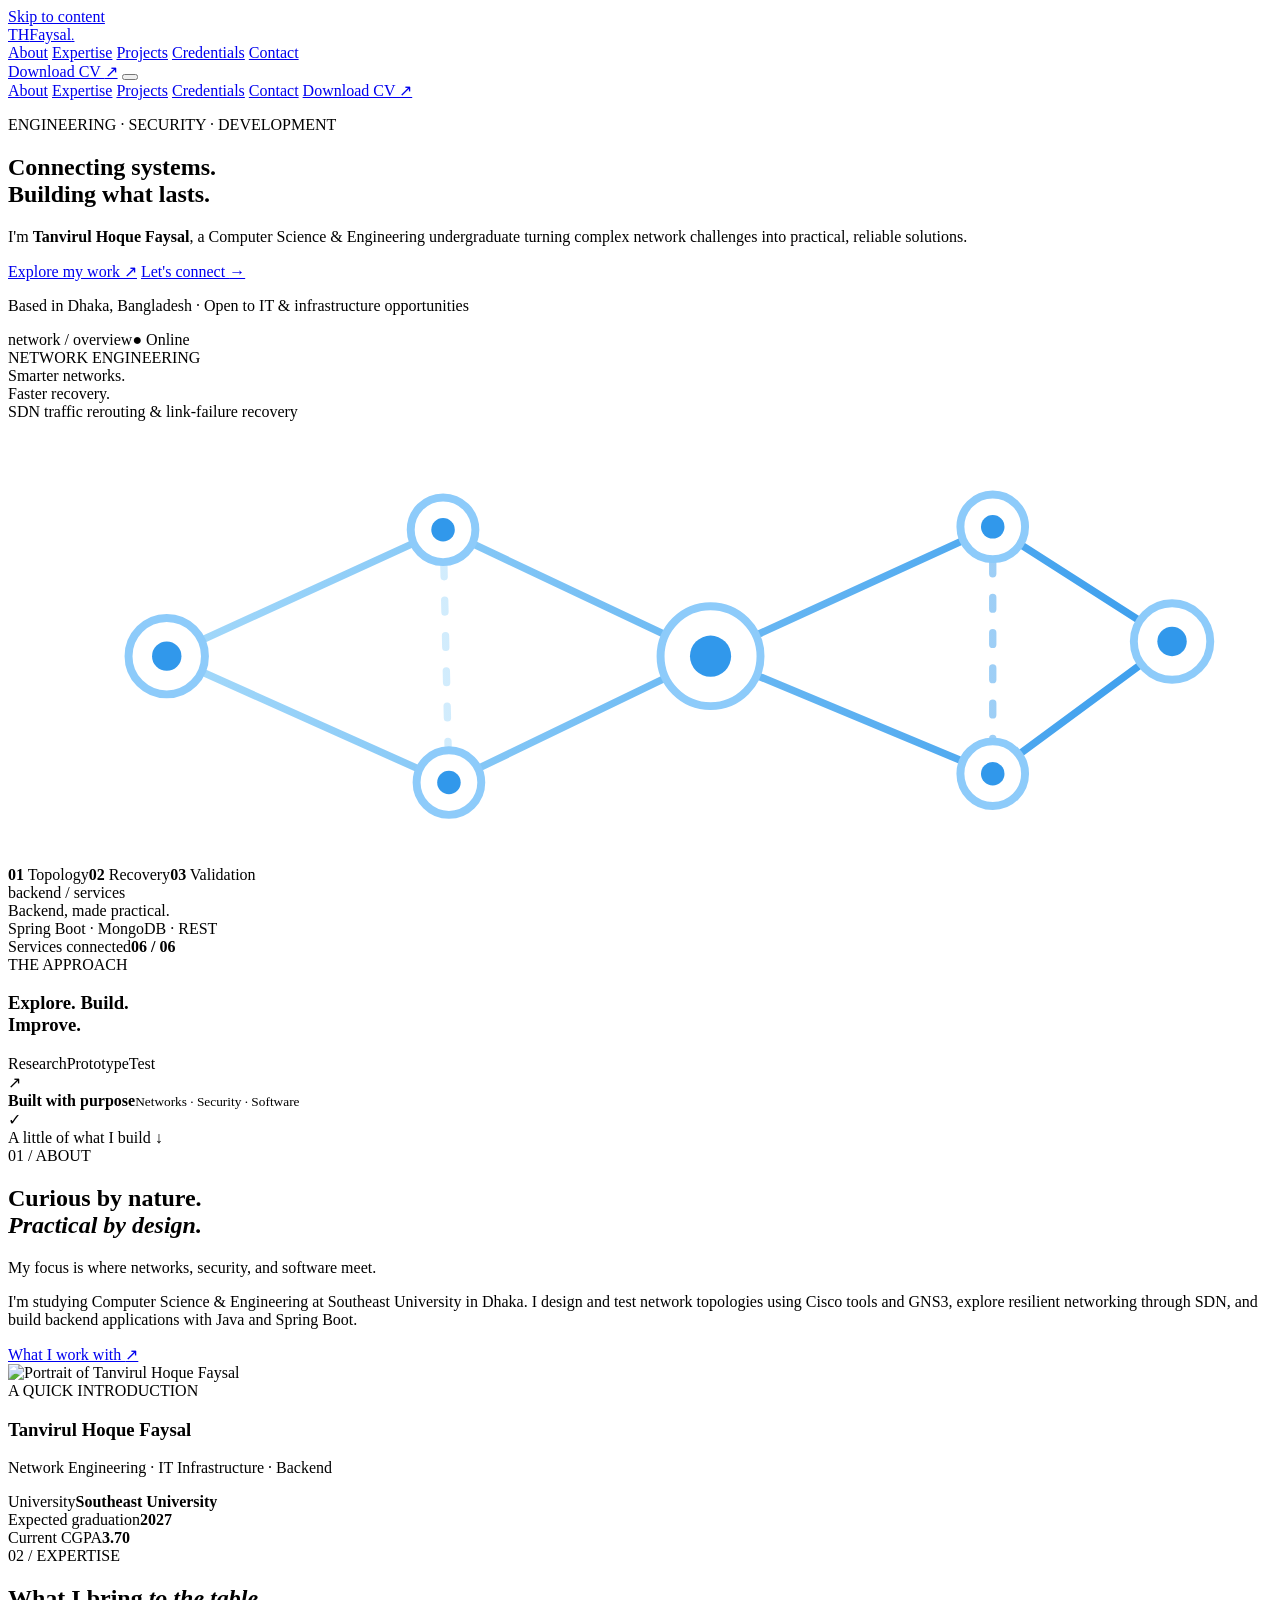
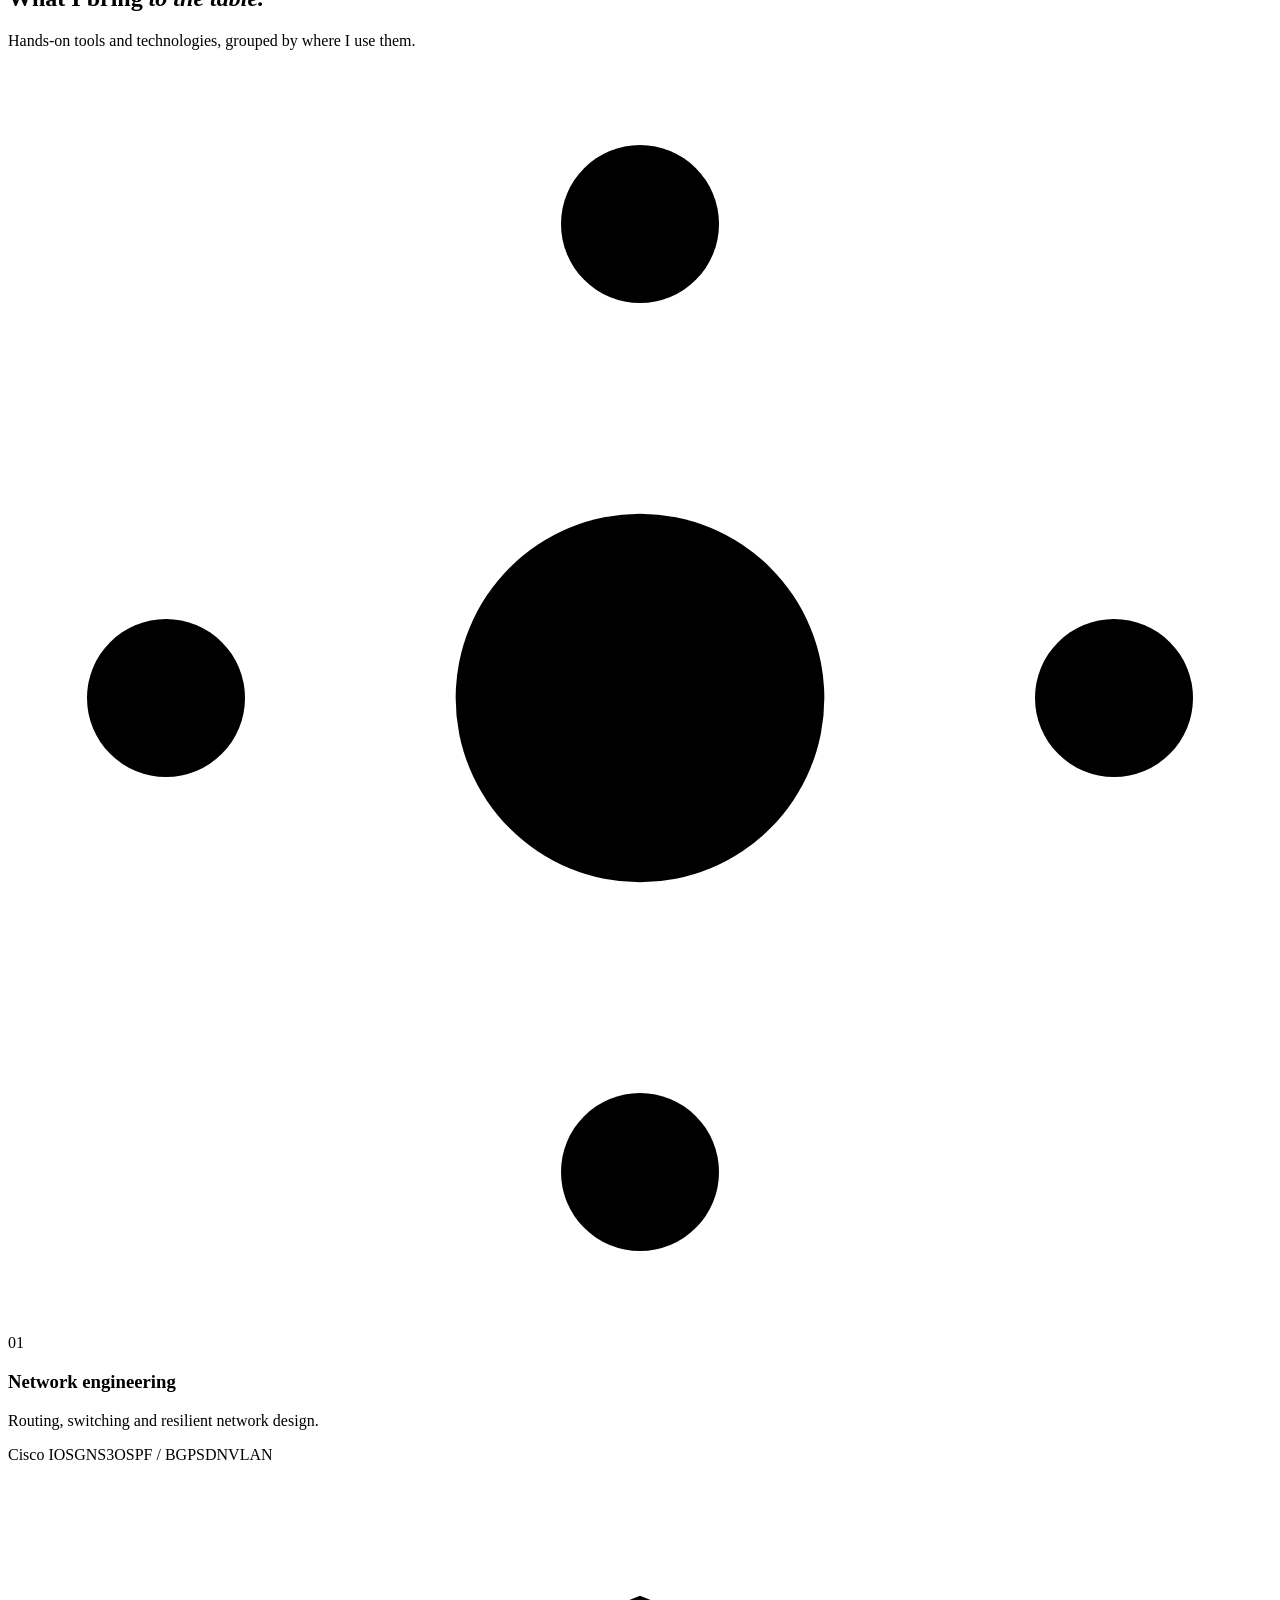
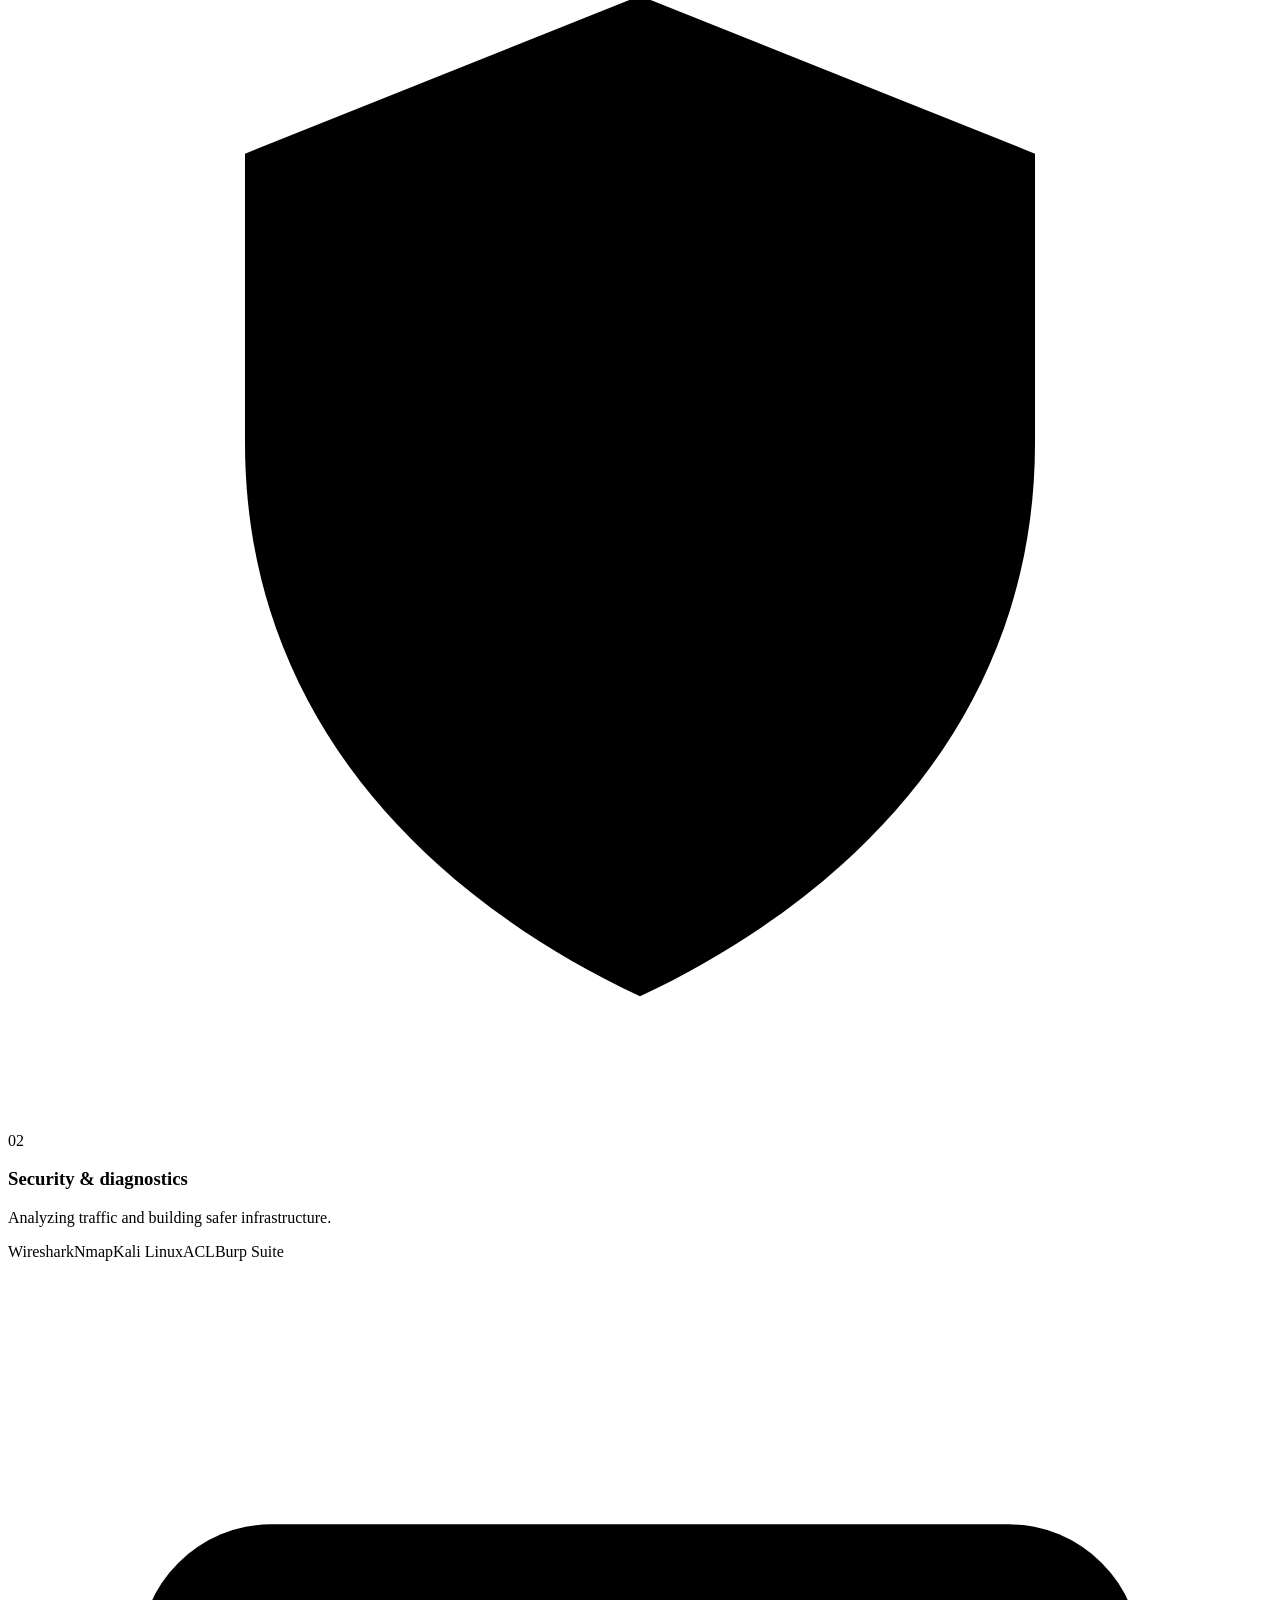
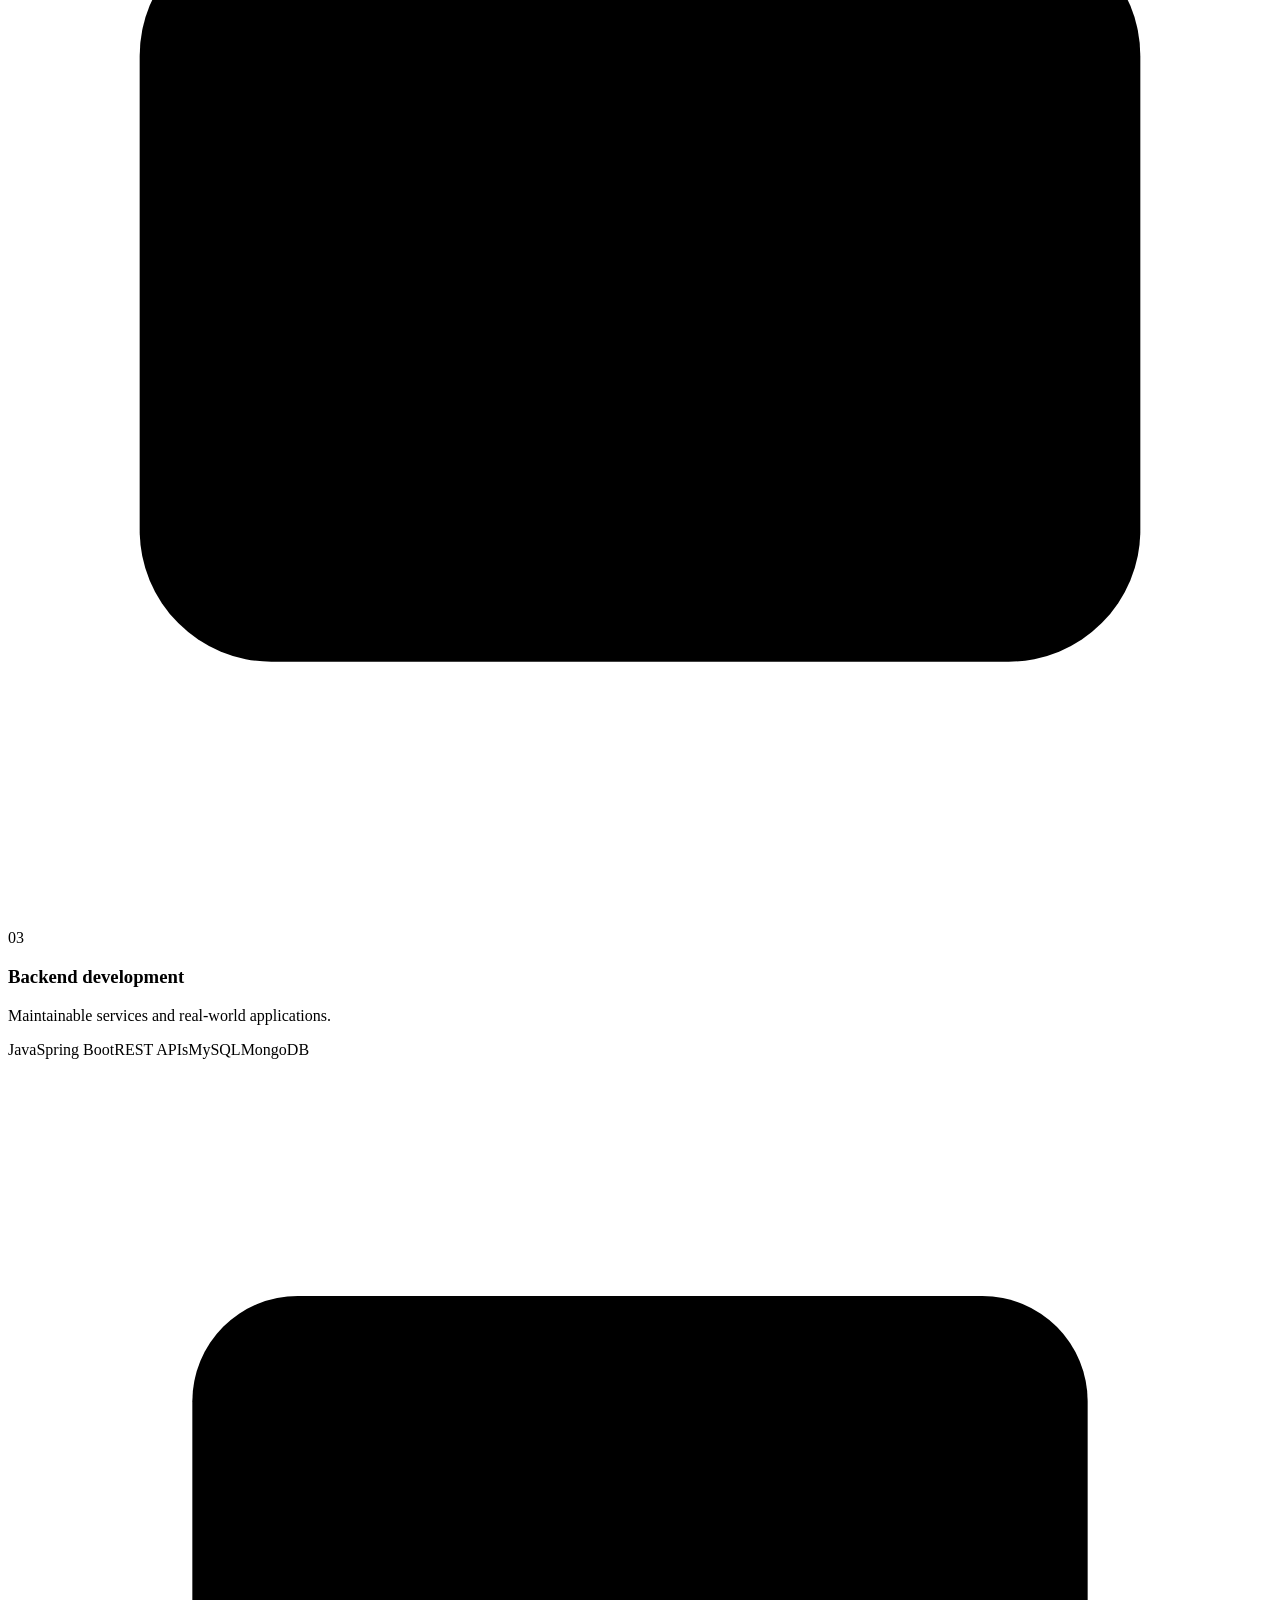
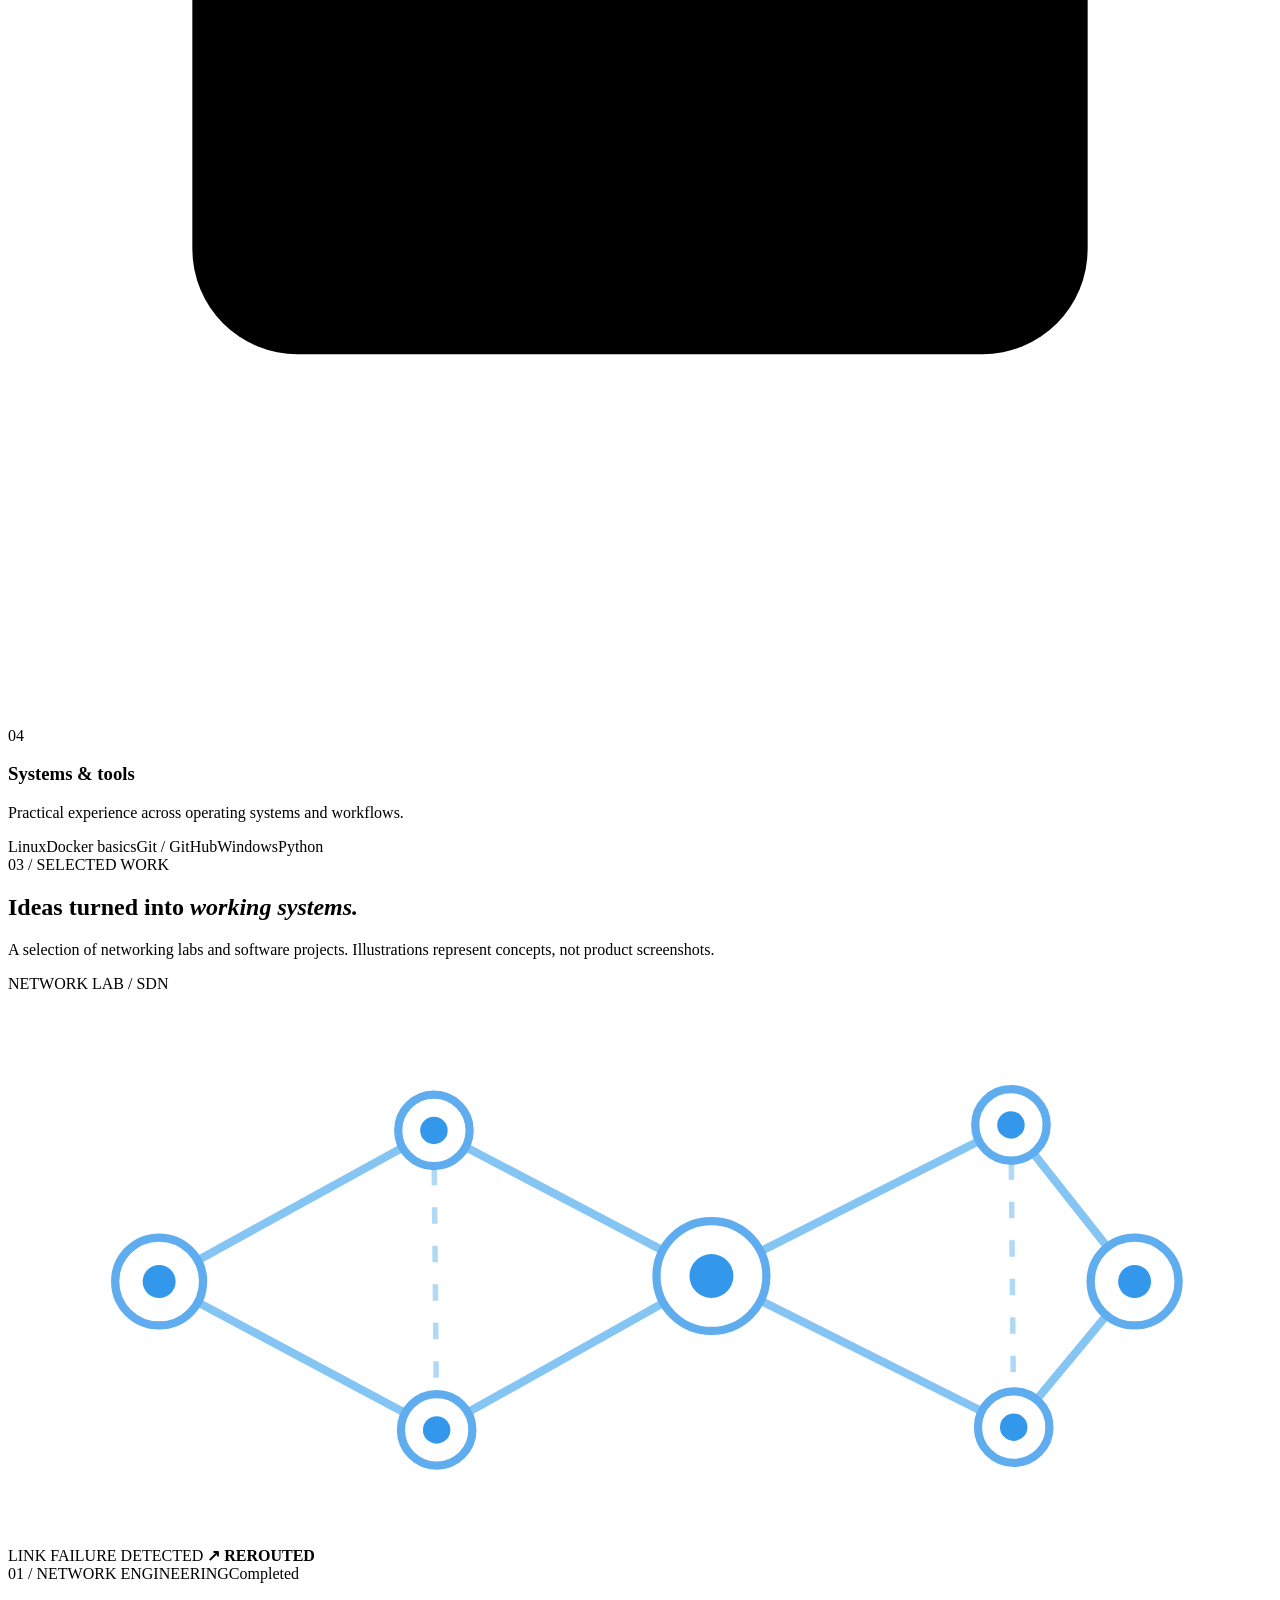
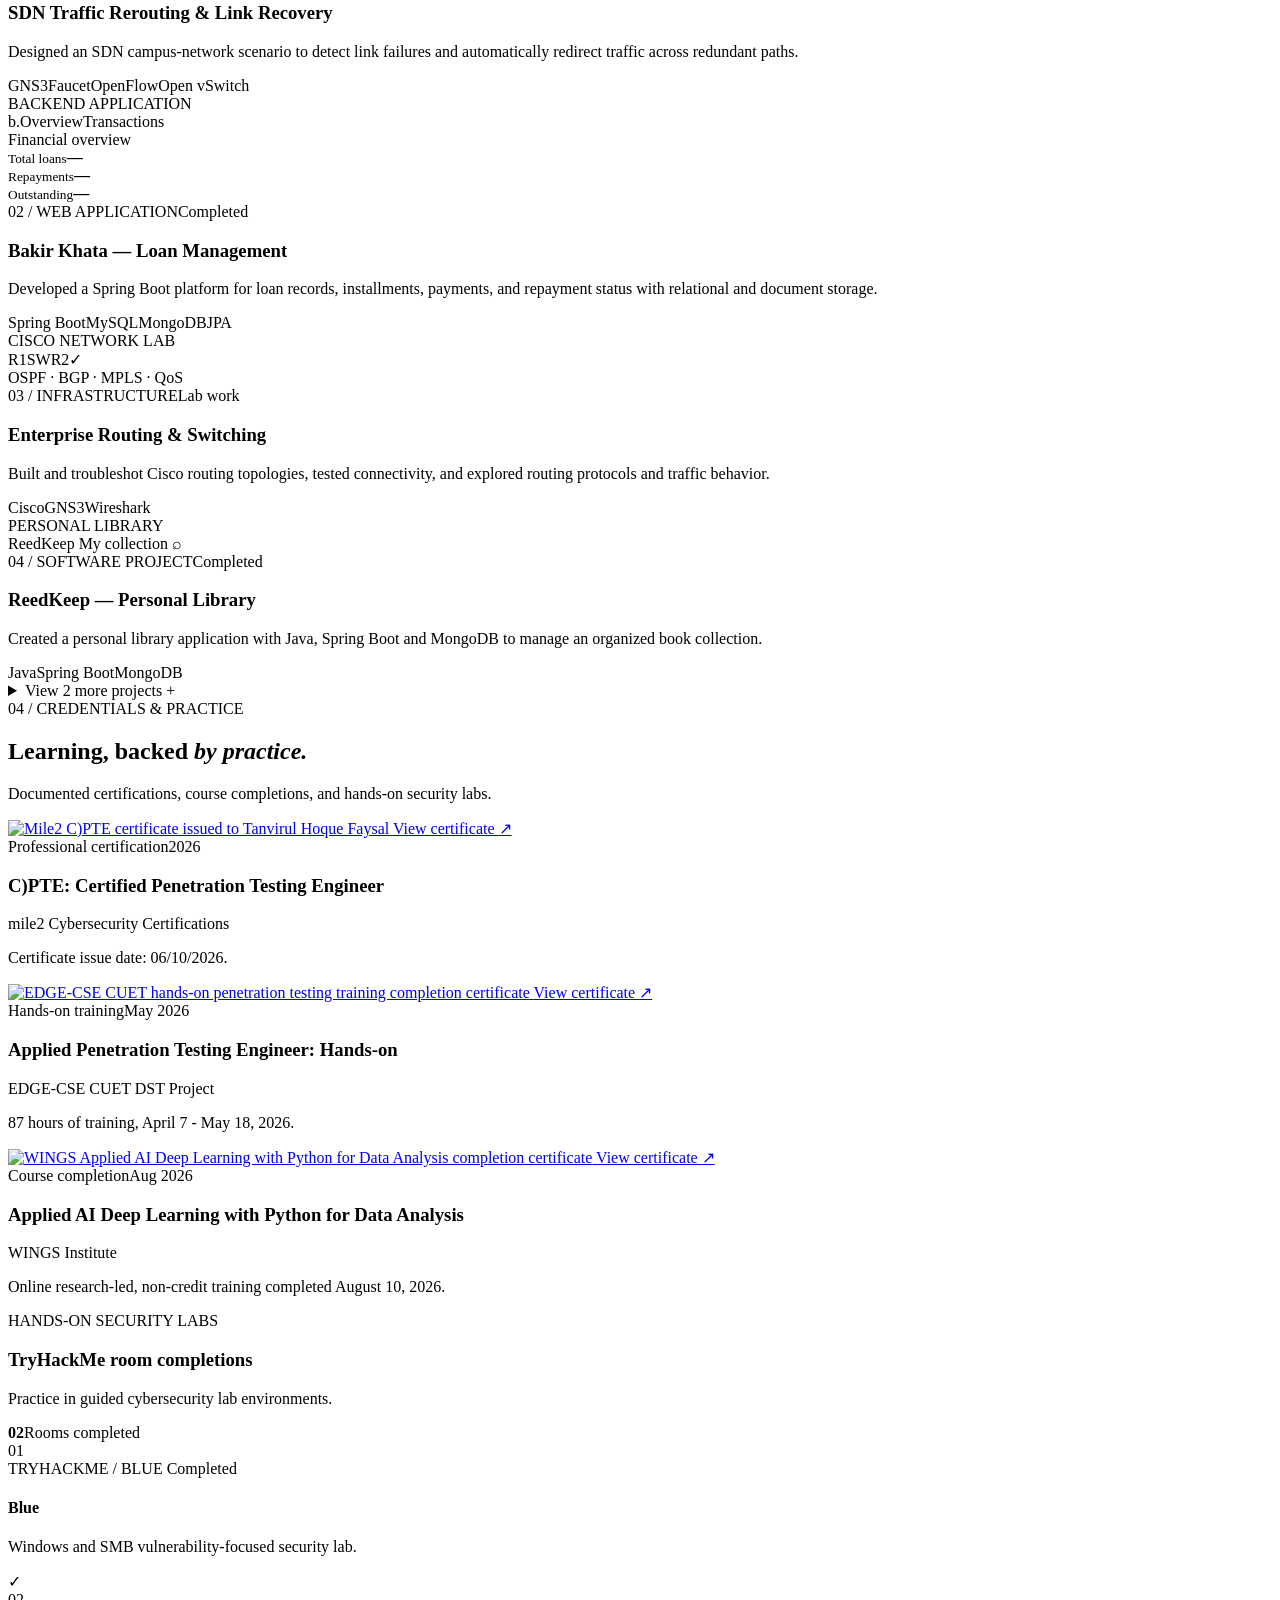
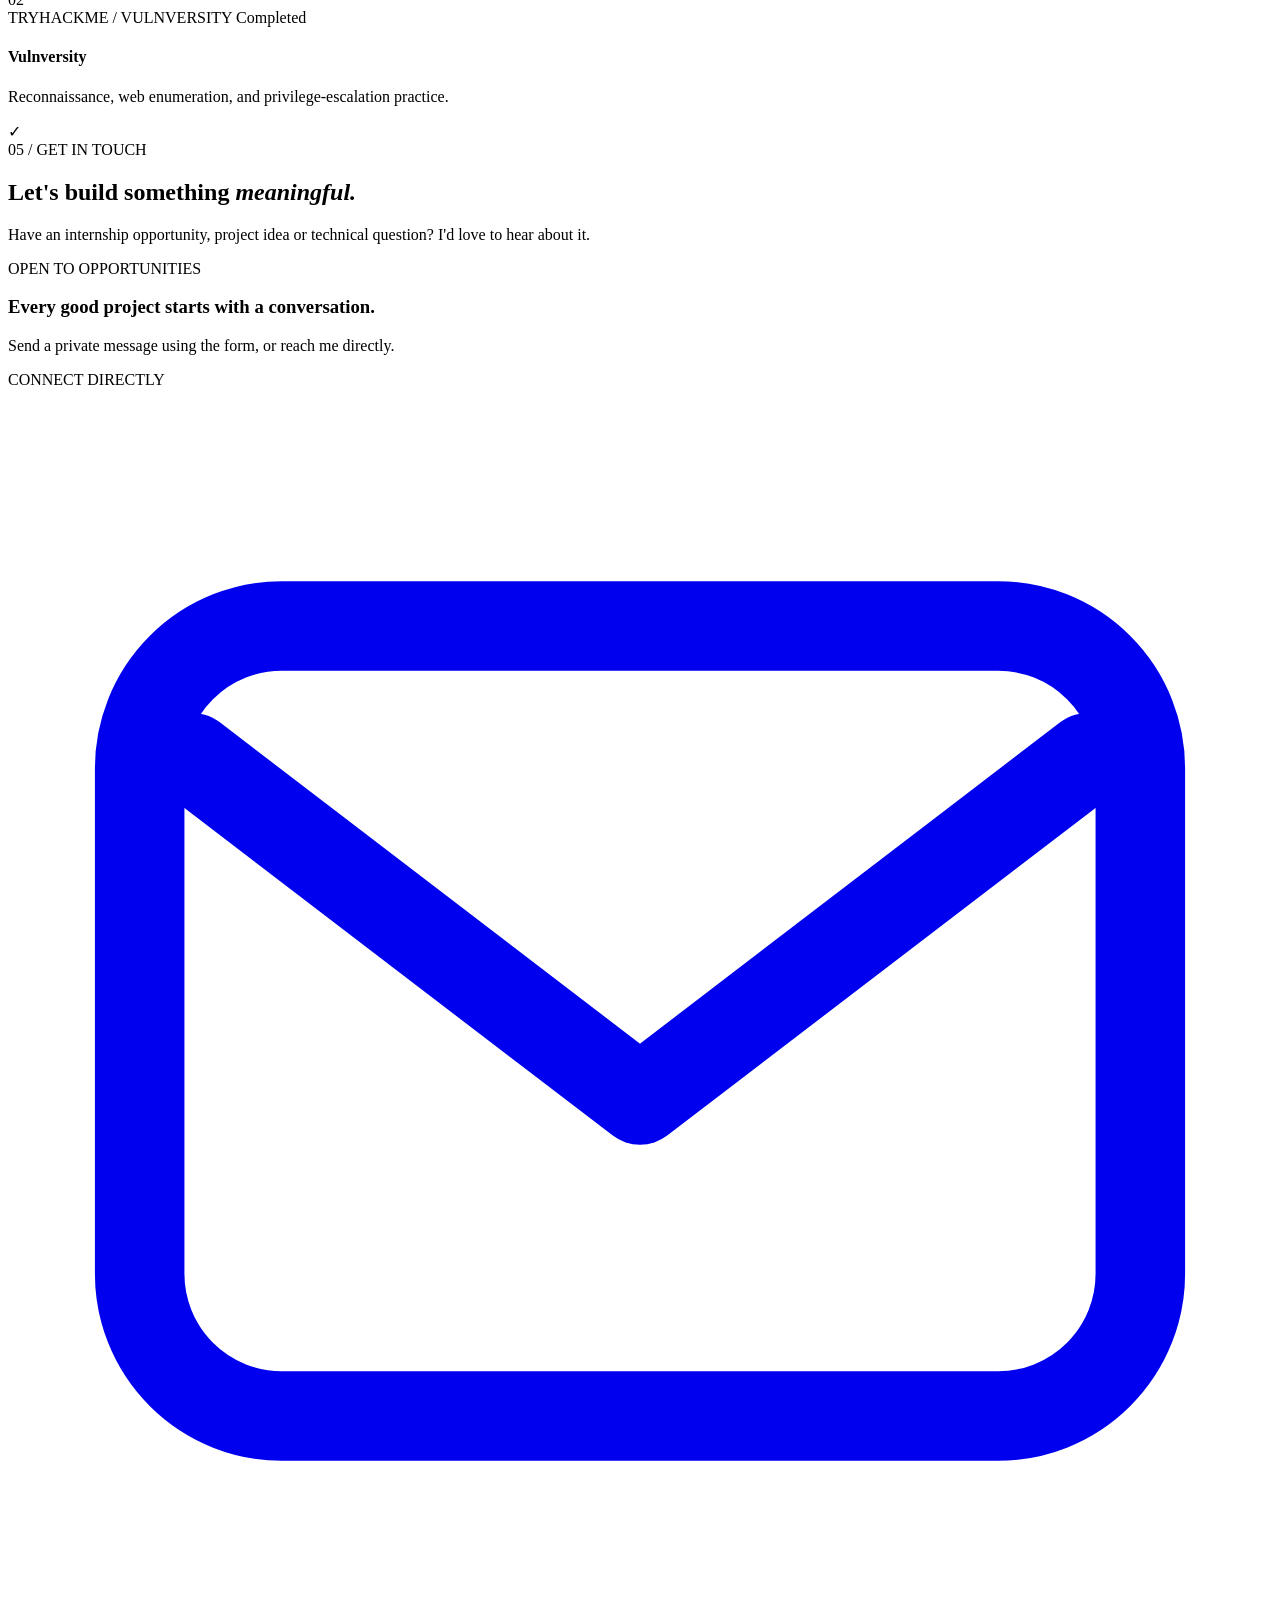
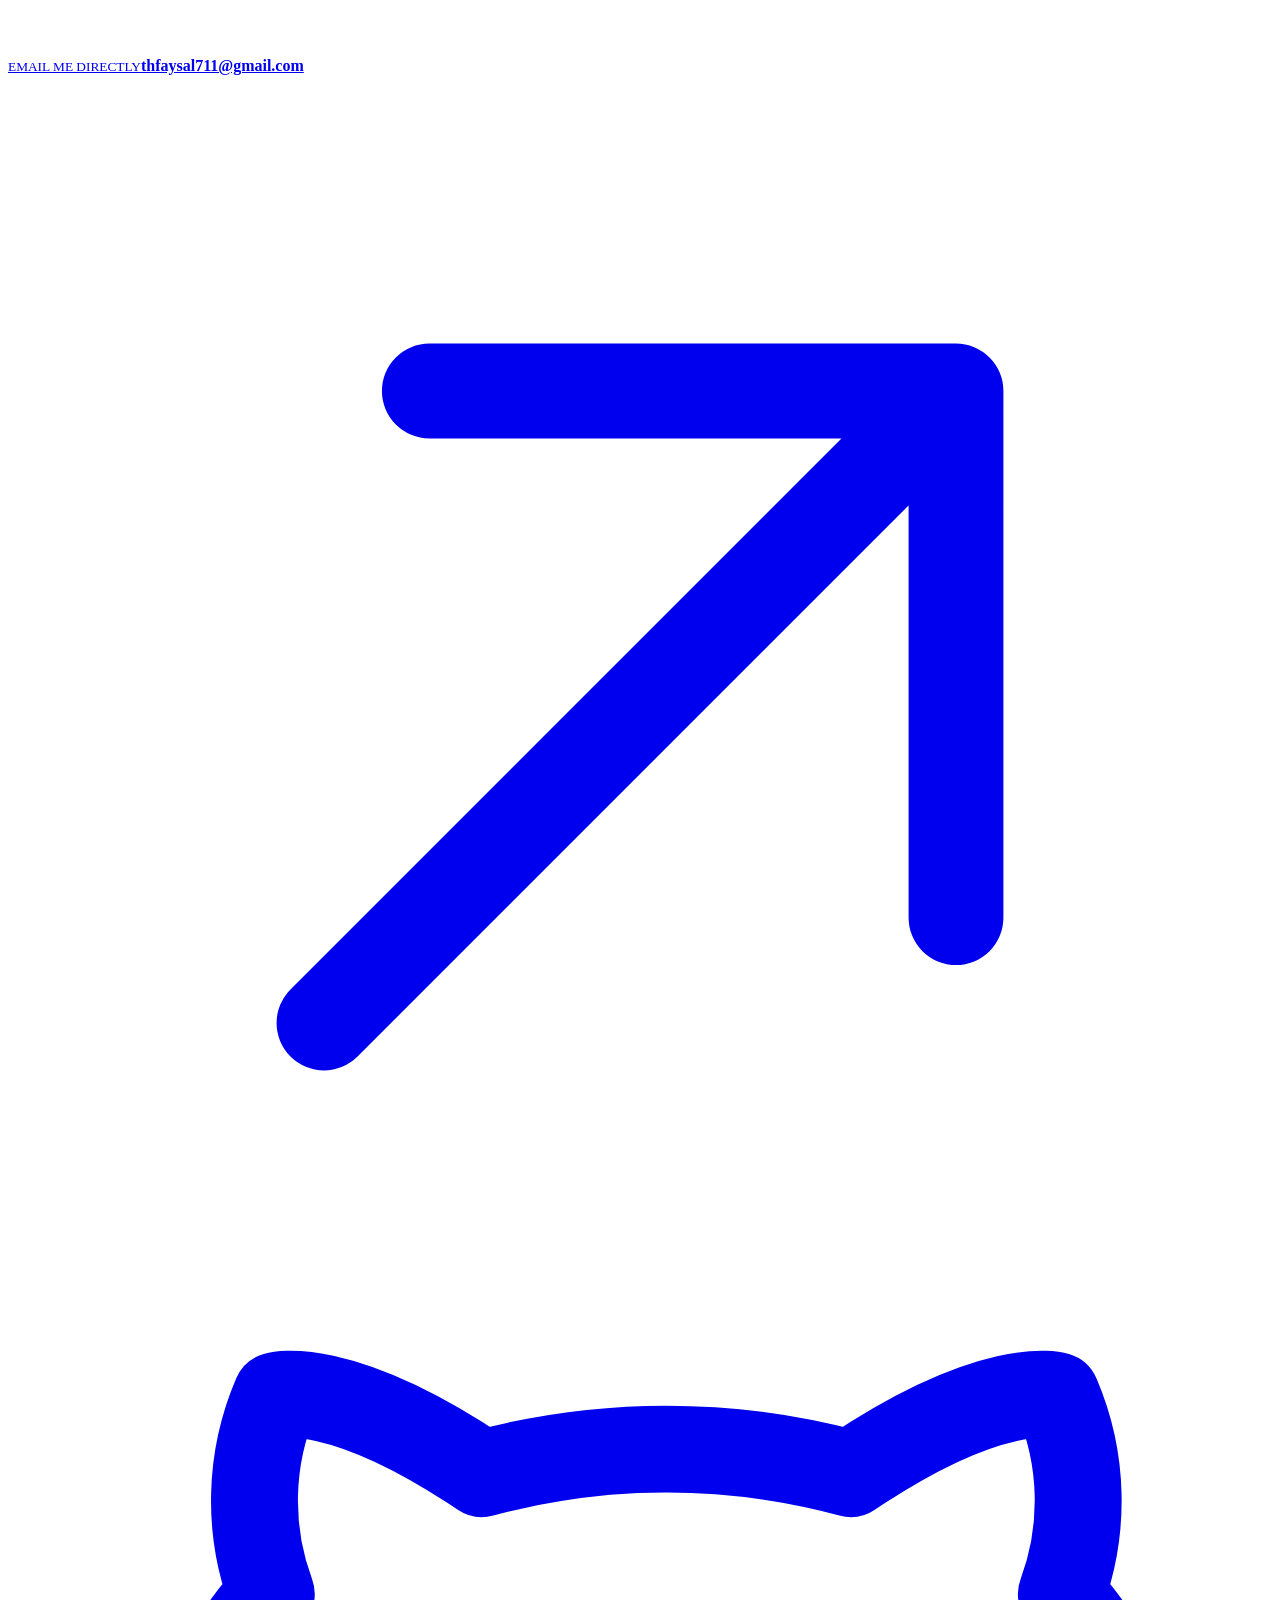
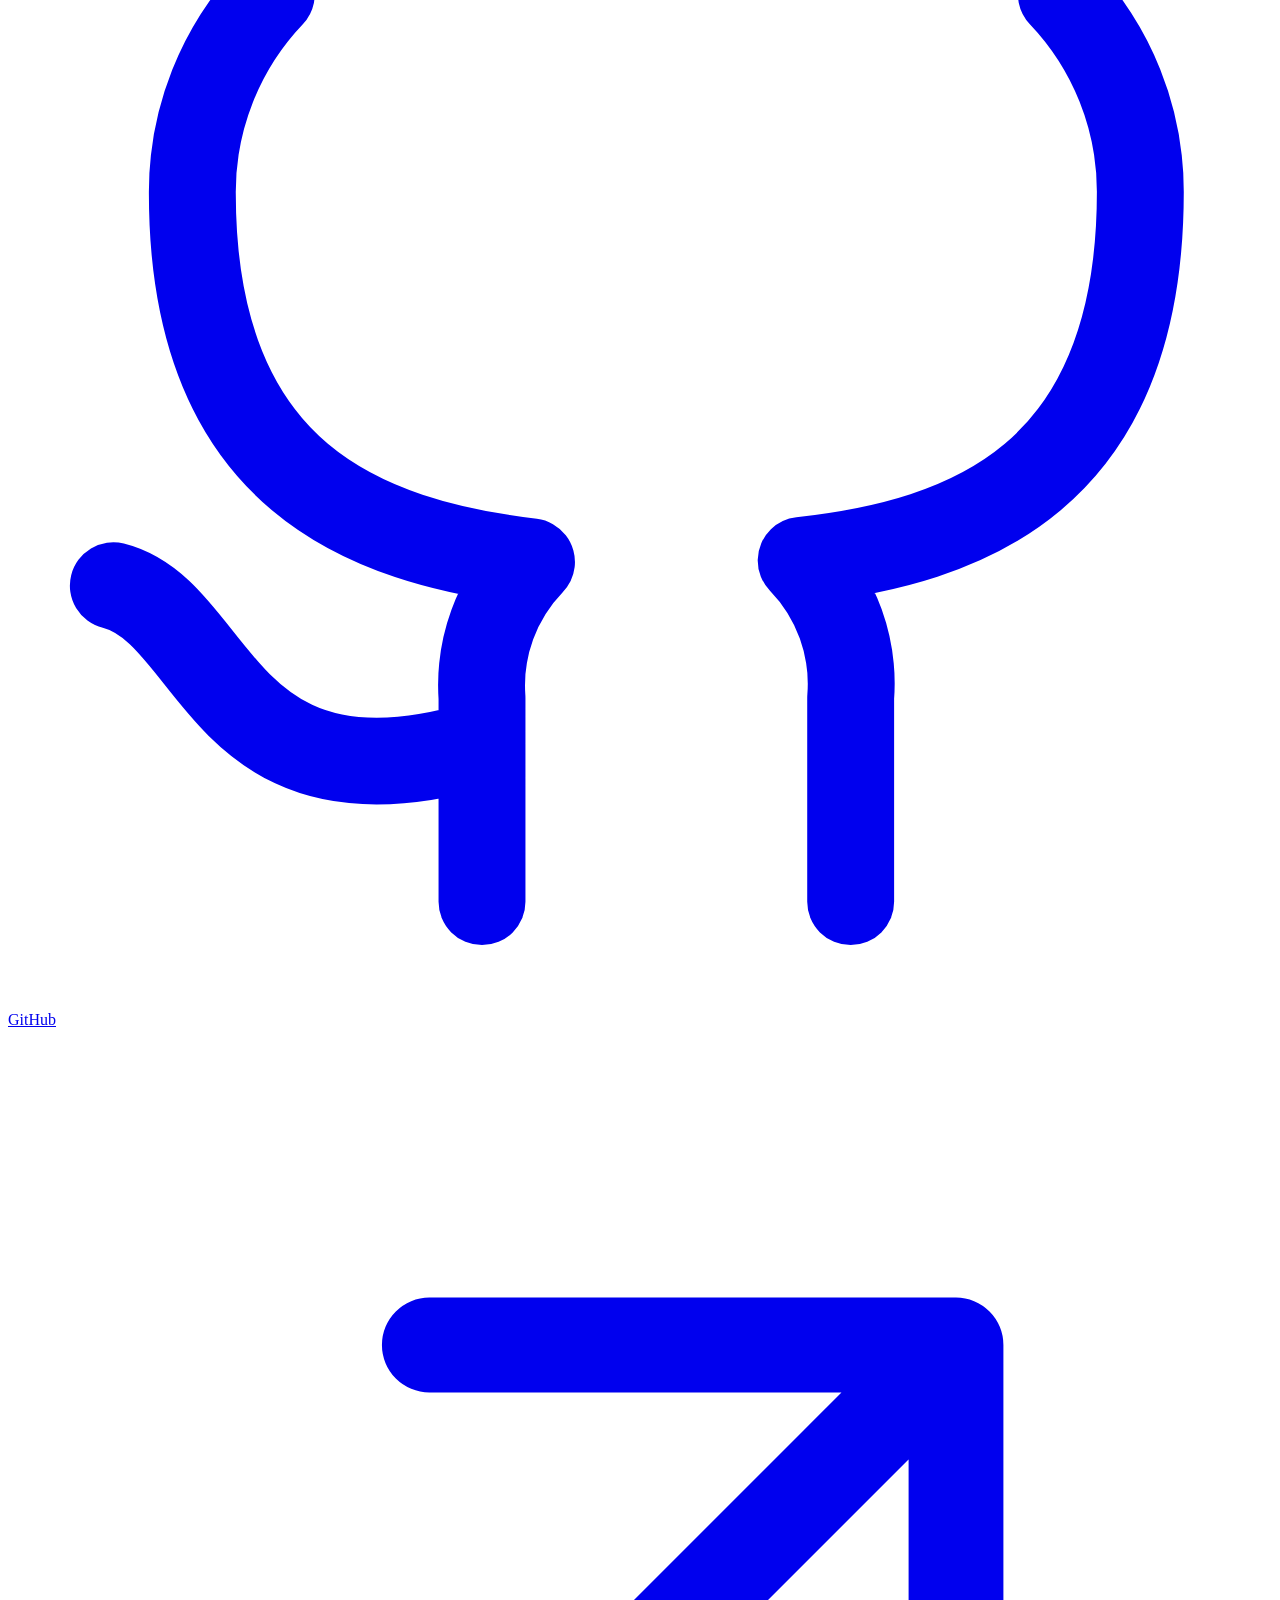
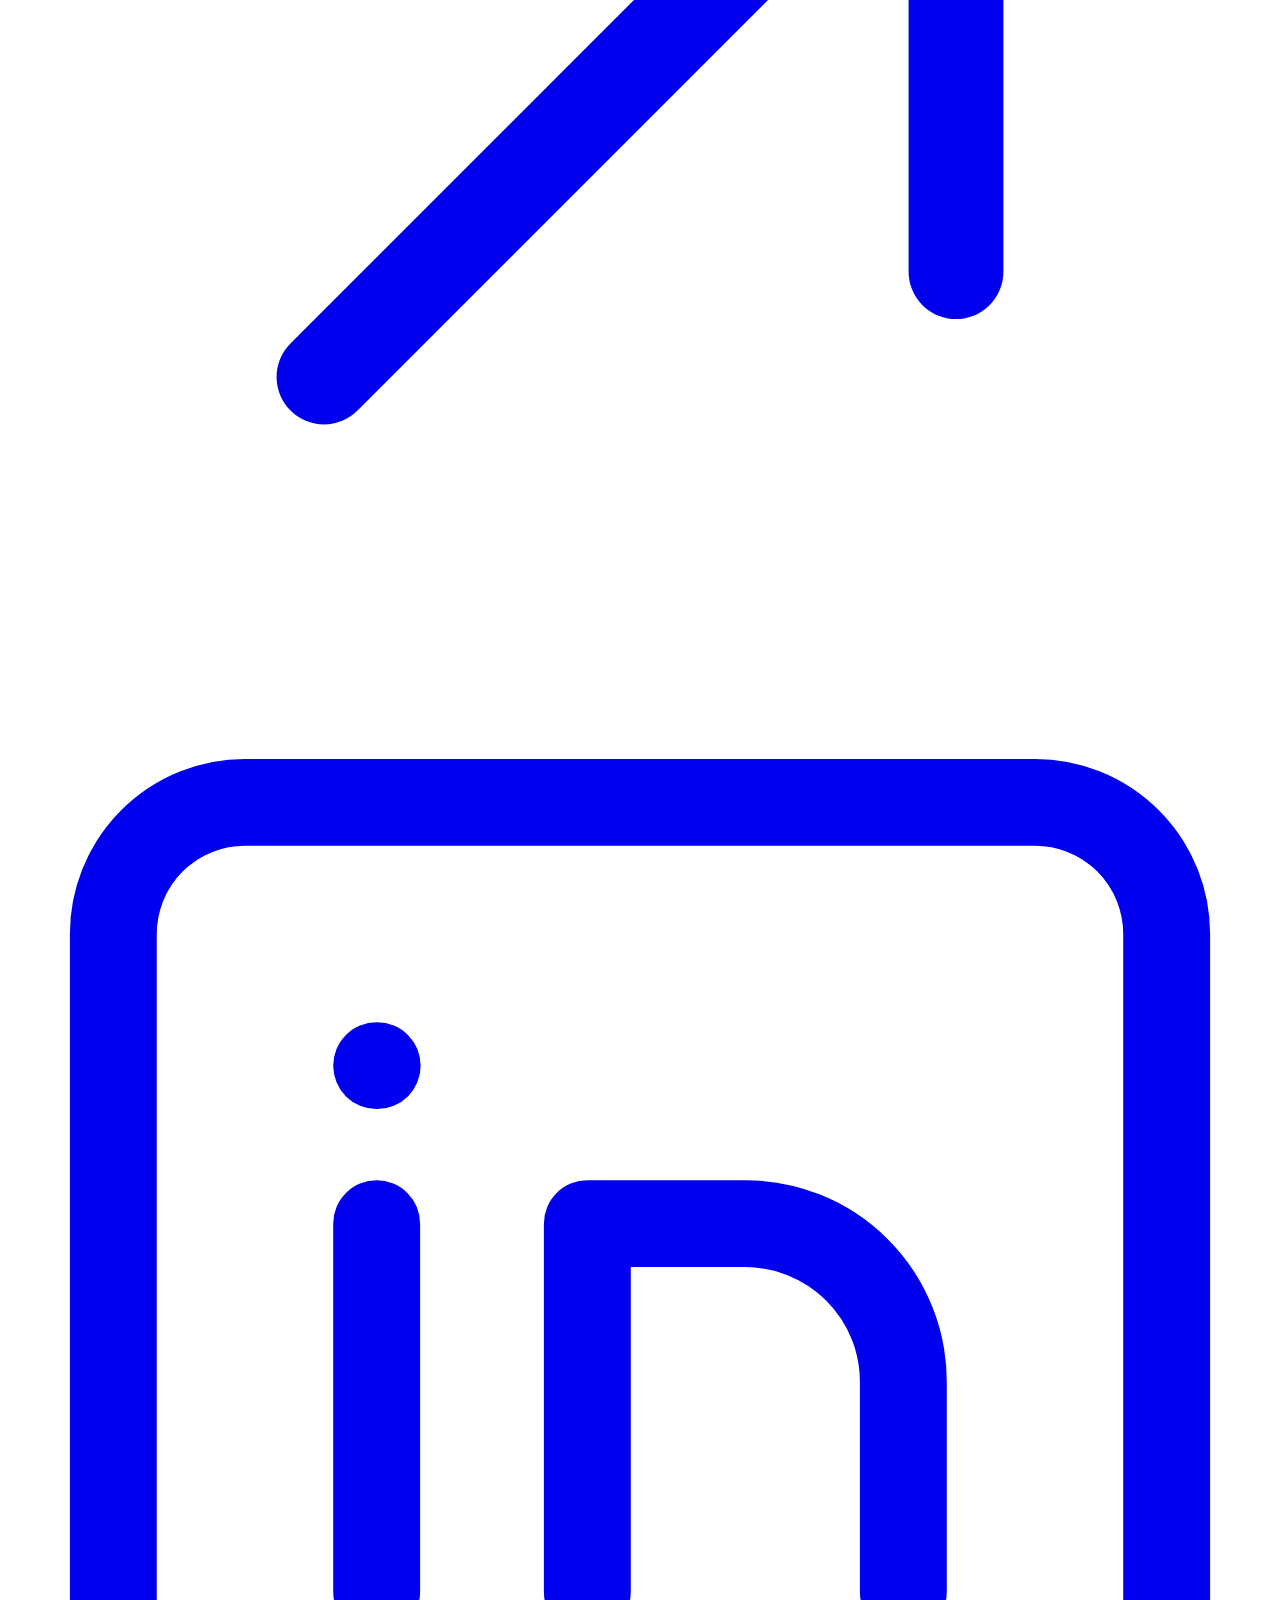
==== portfolio-springboot/src/main/resources/templates/index.html @ c3346e48 "Portfolio Updated" ====
<!DOCTYPE html>
<html lang="en" xmlns:th="http://www.thymeleaf.org">
<head>
  <meta charset="UTF-8" />
  <meta name="viewport" content="width=device-width, initial-scale=1" />
  <meta name="theme-color" content="#F6FAFF" />
  <meta name="description" content="Tanvirul Hoque Faysal — network engineering, secure IT infrastructure, and Java Spring Boot projects. Explore selected work, verified training, and hands-on labs." />
  <title>Tanvirul Hoque Faysal — Network Engineering &amp; Backend Development</title>
  <link rel="icon" th:href="@{/assets/images/favicon.svg}" href="/assets/images/favicon.svg" type="image/svg+xml" />
  <link rel="preconnect" href="https://fonts.googleapis.com" />
  <link rel="preconnect" href="https://fonts.gstatic.com" crossorigin />
  <link href="https://fonts.googleapis.com/css2?family=DM+Sans:wght@400;500;600;700&amp;family=Manrope:wght@400;500;600;700;800&amp;display=swap" rel="stylesheet" />
  <link rel="stylesheet" th:href="@{/assets/css/style.css(v=20261019-contact-links)}" href="/assets/css/style.css?v=20261019-contact-links" />
</head>
<body>
  <a class="skip-link" href="#main">Skip to content</a>

  <header class="site-header" id="site-header">
    <div class="container header-inner">
      <a class="brand" href="#top" aria-label="Tanvirul Hoque Faysal, back to top">
        <span class="brand-symbol" aria-hidden="true"><i></i><i></i><i></i><i></i><i></i><i></i><i></i><i></i><i></i></span>
        <span class="brand-name">TH<span>Faysal</span><small>.</small></span>
      </a>
      <nav class="desktop-nav" aria-label="Main navigation">
        <a href="#about">About</a>
        <a href="#expertise">Expertise</a>
        <a href="#projects">Projects</a>
        <a href="#certifications">Credentials</a>
        <a href="#contact">Contact</a>
      </nav>
      <div class="header-right">
        <a class="header-resume" th:href="@{/cv/Tanvirul_Hoque_Faysal_Corporate_IT_CV.pdf}" href="/cv/Tanvirul_Hoque_Faysal_Corporate_IT_CV.pdf" download>Download CV <span aria-hidden="true">↗</span></a>
        <button class="nav-toggle" type="button" aria-expanded="false" aria-controls="mobile-navigation" aria-label="Open navigation"><span></span><span></span><span></span></button>
      </div>
    </div>
    <nav class="mobile-menu" id="mobile-navigation" aria-label="Mobile navigation" inert>
      <a href="#about">About</a>
      <a href="#expertise">Expertise</a>
      <a href="#projects">Projects</a>
      <a href="#certifications">Credentials</a>
      <a href="#contact">Contact</a>
      <a th:href="@{/cv/Tanvirul_Hoque_Faysal_Corporate_IT_CV.pdf}" href="/cv/Tanvirul_Hoque_Faysal_Corporate_IT_CV.pdf" download>Download CV ↗</a>
    </nav>
  </header>

  <main id="main">
    <section class="hero" id="top" aria-labelledby="hero-title">
      <div class="container hero-content">
        <p class="hero-kicker" data-reveal><span class="hero-kicker-dot" aria-hidden="true"></span> ENGINEERING · SECURITY · DEVELOPMENT</p>
        <h1 id="hero-title" data-reveal>Connecting systems.<br /><span>Building what lasts.</span></h1>
        <p class="hero-intro" data-reveal>I'm <strong>Tanvirul Hoque Faysal</strong>, a Computer Science &amp; Engineering undergraduate turning complex network challenges into practical, reliable solutions.</p>
        <div class="hero-actions" data-reveal>
          <a class="button button-primary" href="#projects">Explore my work <span aria-hidden="true">↗</span></a>
          <a class="button button-secondary" href="#contact">Let's connect <span aria-hidden="true">→</span></a>
        </div>
        <p class="hero-location" data-reveal><span class="availability-dot" aria-hidden="true"></span> Based in Dhaka, Bangladesh <span aria-hidden="true">·</span> Open to IT &amp; infrastructure opportunities</p>
      </div>
      <div class="hero-showcase" aria-label="Illustrative preview of network and software projects">
        <div class="showcase-glow" aria-hidden="true"></div>
        <div class="showcase-stage" id="showcase-stage">
          <div class="floating-sheet floating-sheet-primary" data-depth="0.55" aria-hidden="true">
            <div class="sheet-top"><div class="sheet-dots"><i></i><i></i><i></i></div><span>network / overview</span><span class="sheet-top-right">● Online</span></div>
            <div class="sheet-main">
              <div class="sheet-eyebrow">NETWORK ENGINEERING</div>
              <div class="sheet-title">Smarter networks.<br />Faster recovery.</div>
              <div class="sheet-copy">SDN traffic rerouting &amp; link-failure recovery</div>
              <svg class="sheet-network" viewBox="0 0 430 150" role="img" aria-label="Stylized network connections">
                <defs><linearGradient id="networkStroke" x1="0" x2="1"><stop offset="0" stop-color="#A4D9FA"/><stop offset="1" stop-color="#3C9EED"/></linearGradient></defs>
                <g fill="none" stroke="url(#networkStroke)" stroke-width="2.5" stroke-linecap="round"><path d="M54 80 148 37 239 80 335 36 396 75"/><path d="M54 80 150 123 239 80 335 120 396 75"/><path d="M148 37 150 123 M335 36 335 120" stroke-dasharray="4 8" opacity=".5"/></g>
                <g fill="#fff" stroke="#8DCBFA" stroke-width="2.7"><circle cx="54" cy="80" r="13"/><circle cx="148" cy="37" r="11"/><circle cx="150" cy="123" r="11"/><circle cx="239" cy="80" r="17"/><circle cx="335" cy="36" r="11"/><circle cx="335" cy="120" r="11"/><circle cx="396" cy="75" r="13"/></g>
                <g fill="#3198EB"><circle cx="54" cy="80" r="5"/><circle cx="148" cy="37" r="4"/><circle cx="150" cy="123" r="4"/><circle cx="239" cy="80" r="7"/><circle cx="335" cy="36" r="4"/><circle cx="335" cy="120" r="4"/><circle cx="396" cy="75" r="5"/></g>
              </svg>
              <div class="sheet-metrics"><span><b>01</b> Topology</span><span><b>02</b> Recovery</span><span><b>03</b> Validation</span></div>
            </div>
          </div>
          <div class="floating-sheet floating-sheet-right" data-depth="0.85" aria-hidden="true">
            <div class="sheet-top"><div class="sheet-dots"><i></i><i></i><i></i></div><span>backend / services</span></div>
            <div class="mini-panel-title">Backend, made practical.</div>
            <div class="mini-panel-sub">Spring Boot · MongoDB · REST</div>
            <div class="mini-dashboard"><span class="mini-axis"></span><i style="--bar:48%"></i><i style="--bar:75%"></i><i style="--bar:57%"></i><i style="--bar:92%"></i><i style="--bar:69%"></i><i style="--bar:84%"></i><i style="--bar:62%"></i></div>
            <div class="mini-footer"><span>Services connected</span><b>06 / 06</b></div>
          </div>
          <div class="floating-sheet floating-sheet-left" data-depth="1.15" aria-hidden="true">
            <div class="sheet-overline">THE APPROACH</div>
            <h3>Explore. Build.<br /><span>Improve.</span></h3>
            <div class="workflow-steps"><span>Research</span><span>Prototype</span><span>Test</span></div>
            <div class="workflow-line"><i></i><i></i><i></i></div>
          </div>
          <div class="floating-sheet floating-sheet-bottom" data-depth="1.30" aria-hidden="true"><span class="mini-round-icon">↗</span><div><b>Built with purpose</b><small>Networks · Security · Software</small></div><span class="mini-check">✓</span></div>
        </div>
      </div>
      <div class="showcase-caption">A little of what I build <span aria-hidden="true">↓</span></div>
    </section>

    <section class="section about-section" id="about" aria-labelledby="about-title">
      <div class="container about-layout">
        <div data-reveal>
          <div class="section-label"><span>01</span> / ABOUT</div>
          <h2 class="section-title" id="about-title">Curious by nature.<br /><em>Practical by design.</em></h2>
          <p class="body-lead">My focus is where networks, security, and software meet.</p>
          <p class="body-copy">I'm studying Computer Science &amp; Engineering at Southeast University in Dhaka. I design and test network topologies using Cisco tools and GNS3, explore resilient networking through SDN, and build backend applications with Java and Spring Boot.</p>
          <a class="text-link" href="#expertise">What I work with <span aria-hidden="true">↗</span></a>
        </div>
        <div class="about-profile" data-reveal>
          <div class="profile-image-frame"><img th:src="@{/assets/images/profile_thf.jpeg}" src="/assets/images/profile_thf.jpeg" alt="Portrait of Tanvirul Hoque Faysal" loading="lazy" /></div>
          <div class="profile-details">
            <div class="profile-label">A QUICK INTRODUCTION</div>
            <h3>Tanvirul Hoque Faysal</h3>
            <p>Network Engineering · IT Infrastructure · Backend</p>
            <div class="profile-divider"></div>
            <div class="profile-stat"><span>University</span><strong>Southeast University</strong></div>
            <div class="profile-stat"><span>Expected graduation</span><strong>2027</strong></div>
            <div class="profile-stat"><span>Current CGPA</span><strong>3.70</strong></div>
          </div>
        </div>
      </div>
    </section>

    <section class="section expertise-section" id="expertise" aria-labelledby="expertise-title">
      <div class="container">
        <div class="section-header" data-reveal><div><div class="section-label"><span>02</span> / EXPERTISE</div><h2 class="section-title" id="expertise-title">What I bring <em>to the table.</em></h2></div><p class="section-aside">Hands-on tools and technologies, grouped by where I use them.</p></div>
        <div class="expertise-grid">
          <article class="expertise-card" data-reveal><div class="expertise-icon" aria-hidden="true"><svg viewBox="0 0 48 48"><path d="M24 7v12m0 10v12M7 24h12m10 0h12"/><circle cx="24" cy="24" r="7"/><circle cx="24" cy="6" r="3"/><circle cx="24" cy="42" r="3"/><circle cx="6" cy="24" r="3"/><circle cx="42" cy="24" r="3"/></svg></div><span class="expertise-index">01</span><h3>Network engineering</h3><p>Routing, switching and resilient network design.</p><div class="expertise-chips"><span>Cisco IOS</span><span>GNS3</span><span>OSPF / BGP</span><span>SDN</span><span>VLAN</span></div></article>
          <article class="expertise-card" data-reveal><div class="expertise-icon" aria-hidden="true"><svg viewBox="0 0 48 48"><path d="M24 5 39 11v11c0 10-6.5 17-15 21C15.5 39 9 32 9 22V11Z"/><path d="m17 24 5 5 10-11"/></svg></div><span class="expertise-index">02</span><h3>Security &amp; diagnostics</h3><p>Analyzing traffic and building safer infrastructure.</p><div class="expertise-chips"><span>Wireshark</span><span>Nmap</span><span>Kali Linux</span><span>ACL</span><span>Burp Suite</span></div></article>
          <article class="expertise-card" data-reveal><div class="expertise-icon" aria-hidden="true"><svg viewBox="0 0 48 48"><rect x="5" y="10" width="38" height="28" rx="5"/><path d="m17 20-5 5 5 5m14-10 5 5-5 5m-10 4 6-18"/></svg></div><span class="expertise-index">03</span><h3>Backend development</h3><p>Maintainable services and real-world applications.</p><div class="expertise-chips"><span>Java</span><span>Spring Boot</span><span>REST APIs</span><span>MySQL</span><span>MongoDB</span></div></article>
          <article class="expertise-card" data-reveal><div class="expertise-icon" aria-hidden="true"><svg viewBox="0 0 48 48"><rect x="7" y="9" width="34" height="25" rx="4"/><path d="m15 19 6 5-6 5m11 0h9M17 40h14m-7-6v6"/></svg></div><span class="expertise-index">04</span><h3>Systems &amp; tools</h3><p>Practical experience across operating systems and workflows.</p><div class="expertise-chips"><span>Linux</span><span>Docker basics</span><span>Git / GitHub</span><span>Windows</span><span>Python</span></div></article>
        </div>
      </div>
    </section>

    <section class="section projects-section" id="projects" aria-labelledby="projects-title">
      <div class="container">
        <div class="section-header" data-reveal><div><div class="section-label"><span>03</span> / SELECTED WORK</div><h2 class="section-title" id="projects-title">Ideas turned into <em>working systems.</em></h2></div><p class="section-aside">A selection of networking labs and software projects. Illustrations represent concepts, not product screenshots.</p></div>
        <div class="projects-grid">
          <article class="work-card" data-reveal>
            <div class="work-visual visual-sdn"><div class="visual-kicker">NETWORK LAB / SDN</div><svg viewBox="0 0 460 200" role="img" aria-label="Abstract visualization of redundant network routes"><path d="M55 105 155 50 256 103 365 48 410 105 M55 105 156 159 256 103 366 158 410 105" stroke="#85C5F3" stroke-width="3" fill="none"/><path d="M155 50 156 159 M365 48 366 158" stroke="#B0D9F6" stroke-dasharray="6 8" stroke-width="2" fill="none"/><g fill="#fff" stroke="#5FACEE" stroke-width="3"><circle cx="55" cy="105" r="16"/><circle cx="155" cy="50" r="13"/><circle cx="156" cy="159" r="13"/><circle cx="256" cy="103" r="20"/><circle cx="365" cy="48" r="13"/><circle cx="366" cy="158" r="13"/><circle cx="410" cy="105" r="16"/></g><g fill="#3398EB"><circle cx="55" cy="105" r="6"/><circle cx="155" cy="50" r="5"/><circle cx="156" cy="159" r="5"/><circle cx="256" cy="103" r="8"/><circle cx="365" cy="48" r="5"/><circle cx="366" cy="158" r="5"/><circle cx="410" cy="105" r="6"/></g></svg><span class="visual-footer">LINK FAILURE DETECTED <b>↗ REROUTED</b></span></div>
            <div class="work-content"><div class="work-meta"><span>01 / NETWORK ENGINEERING</span><span class="status-chip">Completed</span></div><h3>SDN Traffic Rerouting &amp; Link Recovery</h3><p>Designed an SDN campus-network scenario to detect link failures and automatically redirect traffic across redundant paths.</p><div class="work-tags"><span>GNS3</span><span>Faucet</span><span>OpenFlow</span><span>Open vSwitch</span></div></div>
          </article>
          <article class="work-card" data-reveal>
            <div class="work-visual visual-finance"><div class="visual-kicker">BACKEND APPLICATION</div><div class="visual-app"><div class="visual-app-bar"><span class="app-logo">b.</span><span>Overview</span><span>Transactions</span><i></i></div><div class="visual-app-title">Financial overview</div><div class="visual-app-stats"><div><small>Total loans</small><strong>—</strong><i></i></div><div><small>Repayments</small><strong>—</strong><i></i></div><div><small>Outstanding</small><strong>—</strong><i></i></div></div><div class="visual-app-rows"><span></span><span></span><span></span></div></div></div>
            <div class="work-content"><div class="work-meta"><span>02 / WEB APPLICATION</span><span class="status-chip">Completed</span></div><h3>Bakir Khata — Loan Management</h3><p>Developed a Spring Boot platform for loan records, installments, payments, and repayment status with relational and document storage.</p><div class="work-tags"><span>Spring Boot</span><span>MySQL</span><span>MongoDB</span><span>JPA</span></div></div>
          </article>
          <article class="work-card" data-reveal>
            <div class="work-visual visual-routing"><div class="visual-kicker">CISCO NETWORK LAB</div><div class="routing-illustration"><span class="route-device">R1</span><i></i><span class="route-device">SW</span><i></i><span class="route-device">R2</span><i></i><span class="route-device route-success">✓</span></div><div class="routing-foot">OSPF <span>·</span> BGP <span>·</span> MPLS <span>·</span> QoS</div></div>
            <div class="work-content"><div class="work-meta"><span>03 / INFRASTRUCTURE</span><span class="status-chip">Lab work</span></div><h3>Enterprise Routing &amp; Switching</h3><p>Built and troubleshot Cisco routing topologies, tested connectivity, and explored routing protocols and traffic behavior.</p><div class="work-tags"><span>Cisco</span><span>GNS3</span><span>Wireshark</span></div></div>
          </article>
          <article class="work-card" data-reveal>
            <div class="work-visual visual-library"><div class="visual-kicker">PERSONAL LIBRARY</div><div class="library-illustration"><div class="library-window"><div class="library-top">ReedKeep <span>My collection ⌕</span></div><div class="book-row"><span class="book-cover book-one"></span><span class="book-cover book-two"></span><span class="book-cover book-three"></span><span class="book-cover book-four"></span><span class="book-cover book-five"></span></div></div></div></div>
            <div class="work-content"><div class="work-meta"><span>04 / SOFTWARE PROJECT</span><span class="status-chip">Completed</span></div><h3>ReedKeep — Personal Library</h3><p>Created a personal library application with Java, Spring Boot and MongoDB to manage an organized book collection.</p><div class="work-tags"><span>Java</span><span>Spring Boot</span><span>MongoDB</span></div></div>
          </article>
        </div>
        <details class="additional-work" data-reveal>
          <summary>View 2 more projects <span class="summary-icon" aria-hidden="true">+</span></summary>
          <div class="additional-grid">
            <article><div class="work-meta"><span>IN PROGRESS</span></div><h3>FolioCircle</h3><p>An expanded personal-library and community platform under development with Java, Spring Boot and MongoDB.</p></article>
            <article><div class="work-meta"><span>THIS WEBSITE</span></div><h3>Portfolio &amp; Guestbook</h3><p>A Spring Boot site with a MongoDB-backed guestbook, private inbox, downloadable CV, caching and email notifications.</p></article>
          </div>
        </details>
      </div>
    </section>

    <section class="section credentials-section" id="certifications" aria-labelledby="credentials-title">
      <div class="container">
        <div class="section-header credentials-header" data-reveal>
          <div>
            <div class="section-label"><span>04</span> / CREDENTIALS &amp; PRACTICE</div>
            <h2 class="section-title" id="credentials-title">Learning, backed <em>by practice.</em></h2>
          </div>
          <p class="section-aside">Documented certifications, course completions, and hands-on security labs.</p>
        </div>

        <div class="credentials-grid" aria-label="Certificates and course completions">
          <article class="certificate-card" data-reveal>
            <a class="certificate-media" th:href="@{/assets/images/certificates/mile2-cpte.png}" href="/assets/images/certificates/mile2-cpte.png" data-certificate-title="mile2 C)PTE: Certified Penetration Testing Engineer" target="_blank" rel="noopener noreferrer" aria-label="View mile2 Certified Penetration Testing Engineer certificate">
              <img th:src="@{/assets/images/certificates/mile2-cpte-thumb.webp}" src="/assets/images/certificates/mile2-cpte-thumb.webp" alt="Mile2 C)PTE certificate issued to Tanvirul Hoque Faysal" loading="lazy" decoding="async" width="780" height="597" />
              <span class="certificate-media-action">View certificate <span aria-hidden="true">&#8599;</span></span>
            </a>
            <div class="certificate-body">
              <div class="certificate-meta"><span class="certificate-type">Professional certification</span><time datetime="2026">2026</time></div>
              <h3>C)PTE: Certified Penetration Testing Engineer</h3>
              <p class="certificate-provider">mile2 Cybersecurity Certifications</p>
              <p class="certificate-note">Certificate issue date: 06/10/2026.</p>
            </div>
          </article>

          <article class="certificate-card" data-reveal>
            <a class="certificate-media" th:href="@{/assets/images/certificates/edge-cuet-applied-pentesting.jpg}" href="/assets/images/certificates/edge-cuet-applied-pentesting.jpg" data-certificate-title="Applied Penetration Testing Engineer: Hands-on - EDGE-CSE CUET" target="_blank" rel="noopener noreferrer" aria-label="View Applied Penetration Testing Engineer hands-on training certificate">
              <img th:src="@{/assets/images/certificates/edge-cuet-applied-pentesting-thumb.webp}" src="/assets/images/certificates/edge-cuet-applied-pentesting-thumb.webp" alt="EDGE-CSE CUET hands-on penetration testing training completion certificate" loading="lazy" decoding="async" width="780" height="544" />
              <span class="certificate-media-action">View certificate <span aria-hidden="true">&#8599;</span></span>
            </a>
            <div class="certificate-body">
              <div class="certificate-meta"><span class="certificate-type">Hands-on training</span><time datetime="2026-05-18">May 2026</time></div>
              <h3>Applied Penetration Testing Engineer: Hands-on</h3>
              <p class="certificate-provider">EDGE-CSE CUET DST Project</p>
              <p class="certificate-note">87 hours of training, April 7 - May 18, 2026.</p>
            </div>
          </article>

          <article class="certificate-card" data-reveal>
            <a class="certificate-media" th:href="@{/assets/images/certificates/wings-applied-ai.jpg}" href="/assets/images/certificates/wings-applied-ai.jpg" data-certificate-title="Applied AI Deep Learning with Python for Data Analysis - WINGS" target="_blank" rel="noopener noreferrer" aria-label="View WINGS applied AI deep learning course certificate">
              <img th:src="@{/assets/images/certificates/wings-applied-ai-thumb.webp}" src="/assets/images/certificates/wings-applied-ai-thumb.webp" alt="WINGS Applied AI Deep Learning with Python for Data Analysis completion certificate" loading="lazy" decoding="async" width="780" height="551" />
              <span class="certificate-media-action">View certificate <span aria-hidden="true">&#8599;</span></span>
            </a>
            <div class="certificate-body">
              <div class="certificate-meta"><span class="certificate-type">Course completion</span><time datetime="2026-08-10">Aug 2026</time></div>
              <h3>Applied AI Deep Learning with Python for Data Analysis</h3>
              <p class="certificate-provider">WINGS Institute</p>
              <p class="certificate-note">Online research-led, non-credit training completed August 10, 2026.</p>
            </div>
          </article>
        </div>

        <div class="practice-section" data-reveal aria-labelledby="practice-title">
          <div class="practice-heading">
            <div class="practice-heading-copy">
              <span class="practice-kicker"><span class="practice-indicator" aria-hidden="true"></span> HANDS-ON SECURITY LABS</span>
              <h3 id="practice-title">TryHackMe <span>room completions</span></h3>
              <p>Practice in guided cybersecurity lab environments.</p>
            </div>
            <span class="practice-count" aria-label="Two completed rooms"><strong>02</strong><span>Rooms completed</span></span>
          </div>
          <div class="practice-grid">
            <article class="practice-room">
              <span class="practice-room-icon" aria-hidden="true">01</span>
              <div class="practice-room-copy"><div class="practice-room-top"><span>TRYHACKME / BLUE</span><span class="room-status"><i aria-hidden="true"></i> Completed</span></div><h4>Blue</h4><p>Windows and SMB vulnerability-focused security lab.</p></div>
              <span class="room-chevron" aria-hidden="true">&#10003;</span>
            </article>
            <article class="practice-room">
              <span class="practice-room-icon" aria-hidden="true">02</span>
              <div class="practice-room-copy"><div class="practice-room-top"><span>TRYHACKME / VULNVERSITY</span><span class="room-status"><i aria-hidden="true"></i> Completed</span></div><h4>Vulnversity</h4><p>Reconnaissance, web enumeration, and privilege-escalation practice.</p></div>
              <span class="room-chevron" aria-hidden="true">&#10003;</span>
            </article>
          </div>
        </div>
      </div>
    </section>

    <section class="section contact-section" id="contact" aria-labelledby="contact-title">
      <div class="container"><div class="contact-heading" data-reveal><div class="section-label"><span>05</span> / GET IN TOUCH</div><h2 class="section-title" id="contact-title">Let's build something <em>meaningful.</em></h2><p>Have an internship opportunity, project idea or technical question? I'd love to hear about it.</p></div>
        <div class="contact-layout">
          <div class="contact-info" data-reveal>
            <div class="contact-info-intro"><span class="availability-dot" aria-hidden="true"></span> OPEN TO OPPORTUNITIES</div>
            <h3>Every good project starts with a conversation.</h3>
            <p>Send a private message using the form, or reach me directly.</p>
            <div class="contact-channels" aria-label="Contact links">
              <div class="contact-channels-heading">CONNECT DIRECTLY</div>
              <a class="contact-email-card" href="mailto:thfaysal711@gmail.com" aria-label="Email Tanvirul Hoque Faysal at thfaysal711@gmail.com">
                <span class="contact-channel-icon" aria-hidden="true">
                  <svg viewBox="0 0 24 24" fill="none" stroke="currentColor" stroke-width="1.7" stroke-linecap="round" stroke-linejoin="round"><rect x="2.5" y="4.5" width="19" height="15" rx="2.7"/><path d="m3.5 7 8.5 6.5L20.5 7"/></svg>
                </span>
                <span class="contact-email-detail"><small>EMAIL ME DIRECTLY</small><strong>thfaysal711@gmail.com</strong></span>
                <svg class="contact-external-arrow" aria-hidden="true" viewBox="0 0 24 24" fill="none" stroke="currentColor" stroke-width="1.8" stroke-linecap="round" stroke-linejoin="round"><path d="M6 18 18 6M8 6h10v10"/></svg>
              </a>
              <div class="contact-social-row">
                <a class="contact-social-card" href="https://github.com/THFaysal" target="_blank" rel="noopener noreferrer" aria-label="Open THFaysal on GitHub (new tab)">
                  <span class="contact-channel-icon" aria-hidden="true">
                    <svg viewBox="0 0 24 24" fill="none" stroke="currentColor" stroke-width="1.65" stroke-linecap="round" stroke-linejoin="round"><path d="M9 19c-5 1.5-5-2.5-7-3m14 6v-3.87a3.37 3.37 0 0 0-.94-2.61c3.14-.35 6.44-1.54 6.44-7A5.44 5.44 0 0 0 20 4.77 5.07 5.07 0 0 0 19.91 1S18.73.65 16 2.48a13.38 13.38 0 0 0-7 0C6.27.65 5.09 1 5.09 1A5.07 5.07 0 0 0 5 4.77a5.44 5.44 0 0 0-1.5 3.78c0 5.42 3.3 6.61 6.44 7A3.37 3.37 0 0 0 9 18.13V22"/></svg>
                  </span><span>GitHub</span>
                  <svg class="contact-external-arrow" aria-hidden="true" viewBox="0 0 24 24" fill="none" stroke="currentColor" stroke-width="1.8" stroke-linecap="round" stroke-linejoin="round"><path d="M6 18 18 6M8 6h10v10"/></svg>
                </a>
                <a class="contact-social-card" href="https://www.linkedin.com/in/thfaysal" target="_blank" rel="noopener noreferrer" aria-label="Open LinkedIn profile of Tanvirul Hoque Faysal (new tab)">
                  <span class="contact-channel-icon" aria-hidden="true">
                    <svg viewBox="0 0 24 24" fill="none" stroke="currentColor" stroke-width="1.65" stroke-linecap="round" stroke-linejoin="round"><rect width="20" height="20" x="2" y="2" rx="2.5"/><path d="M7 10v7M7 7h.01M11 17v-7h3a3 3 0 0 1 3 3v4"/></svg>
                  </span><span>LinkedIn</span>
                  <svg class="contact-external-arrow" aria-hidden="true" viewBox="0 0 24 24" fill="none" stroke="currentColor" stroke-width="1.8" stroke-linecap="round" stroke-linejoin="round"><path d="M6 18 18 6M8 6h10v10"/></svg>
                </a>
              </div>
              <a class="contact-cv-inline" th:href="@{/cv/Tanvirul_Hoque_Faysal_Corporate_IT_CV.pdf}" href="/cv/Tanvirul_Hoque_Faysal_Corporate_IT_CV.pdf" download><span>Download my CV</span><svg aria-hidden="true" viewBox="0 0 24 24" fill="none" stroke="currentColor" stroke-width="1.8" stroke-linecap="round" stroke-linejoin="round"><path d="M12 3v12m-4-4 4 4 4-4M5 17v3h14v-3"/></svg></a>
            </div>
          </div>

          <form id="contact-form" class="contact-form" action="/contact" method="post" novalidate data-reveal>
          <div class="form-title"><h3>Send a message</h3><p>This goes directly to my private inbox.</p></div>
            <div class="form-row"><div class="field"><label for="name">Your name <span aria-hidden="true">*</span></label><input id="name" name="name" maxlength="80" placeholder="Full name" autocomplete="name" required /></div><div class="field"><label for="email">Email address <span aria-hidden="true">*</span></label><input id="email" name="email" type="email" maxlength="200" placeholder="you@example.com" autocomplete="email" required /></div></div>
            <div class="field"><label for="subject">Subject <span class="optional">(optional)</span></label><input id="subject" name="subject" maxlength="200" placeholder="What is this about?" /></div>
            <div class="field"><label for="message">Your message <span aria-hidden="true">*</span></label><textarea id="message" name="message" rows="5" minlength="10" maxlength="1500" placeholder="Tell me a little about your idea or question..." required></textarea></div>
            <div class="honey" aria-hidden="true"><label for="contact-website">Leave blank</label><input id="contact-website" name="website" type="text" tabindex="-1" autocomplete="off" /></div>
            <button type="submit" class="button button-primary form-submit">Send private message <span aria-hidden="true">↗</span></button>
            <p id="contact-status" class="form-status" role="status" aria-live="polite"></p>
            <p class="privacy-note">Private messages are stored for correspondence. If the form is unavailable, please use the email link.</p>
          </form>
        </div>
      </div>
    </section>

    <section class="community-section" id="comments" aria-label="Public guestbook">
      <div class="container">
        <details class="guestbook-disclosure" id="guestbook">
          <summary><span><strong>Visitor notes</strong><small>Want to leave public feedback? The guestbook is here.</small></span><span class="summary-icon" aria-hidden="true">+</span></summary>
          <div class="guestbook-layout">
            <form id="comment-form" class="guestbook-form" novalidate>
              <h3>Leave a comment</h3>
              <div class="field"><label for="comment-name">Name</label><input id="comment-name" name="name" maxlength="80" autocomplete="name" placeholder="Your name" required /></div>
              <div class="field"><label for="comment-message">Comment</label><textarea id="comment-message" name="message" maxlength="800" minlength="5" rows="4" placeholder="Share a thought or suggestion" required></textarea></div>
              <div class="honey" aria-hidden="true"><label for="comment-website">Leave blank</label><input id="comment-website" name="website" type="text" tabindex="-1" autocomplete="off" /></div>
              <button type="submit" class="button button-secondary guestbook-button">Post public comment →</button>
              <p id="comment-status" class="form-status" aria-live="polite"></p>
              <p class="privacy-note">Your name and comment are visible publicly. No email required.</p>
            </form>
            <div class="guestbook-feed"><div class="feed-head"><h3>Recent comments</h3><span>Latest 12</span></div><div id="comments-list" aria-live="polite"><p class="comment-placeholder">Open the guestbook to load comments.</p></div></div>
          </div>
        </details>
      </div>
    </section>
  </main>

  <footer class="site-footer"><div class="container footer-inner"><a href="#top" class="footer-logo"><span class="logo-dot"></span> THFaysal<span>.</span></a><span>© <span id="year">2026</span> Tanvirul Hoque Faysal. Built with care.</span><div class="footer-links"><a href="mailto:thfaysal711@gmail.com">Email ↗</a><a href="https://github.com/THFaysal" target="_blank" rel="noopener noreferrer">GitHub ↗</a><a href="#comments">Guestbook</a><a href="#top">Back to top ↑</a></div></div></footer>
  <dialog class="certificate-dialog" id="certificate-dialog" aria-labelledby="certificate-dialog-title">
    <div class="certificate-dialog-head"><span>Certificate preview</span><button type="button" class="certificate-dialog-close" aria-label="Close certificate preview">&#10005;</button></div>
    <img id="certificate-dialog-image" alt="Certificate preview" />
    <div class="certificate-dialog-foot"><h3 id="certificate-dialog-title">Certificate</h3><p>Original certificate image</p></div>
  </dialog>
  <script th:src="@{/assets/js/script.js(v=20261019)}" src="/assets/js/script.js?v=20261019" defer></script>
</body>
</html>
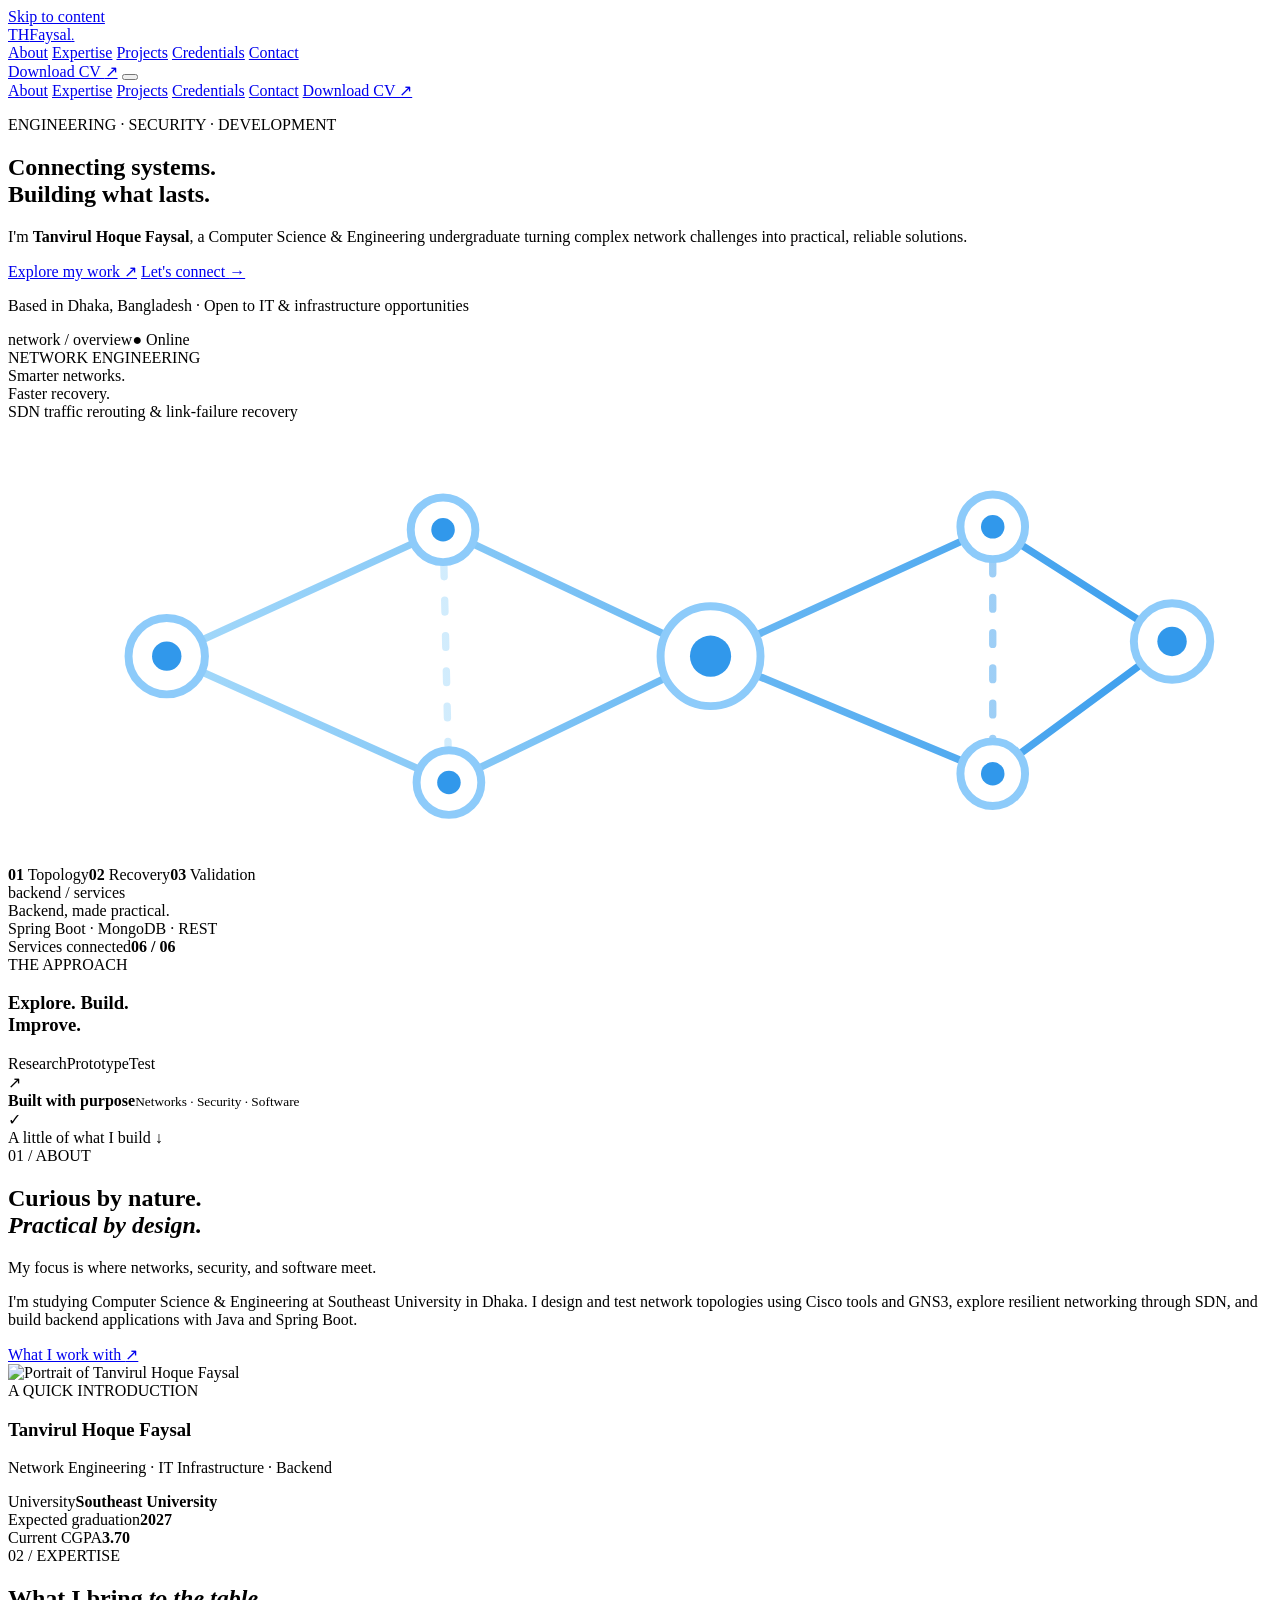
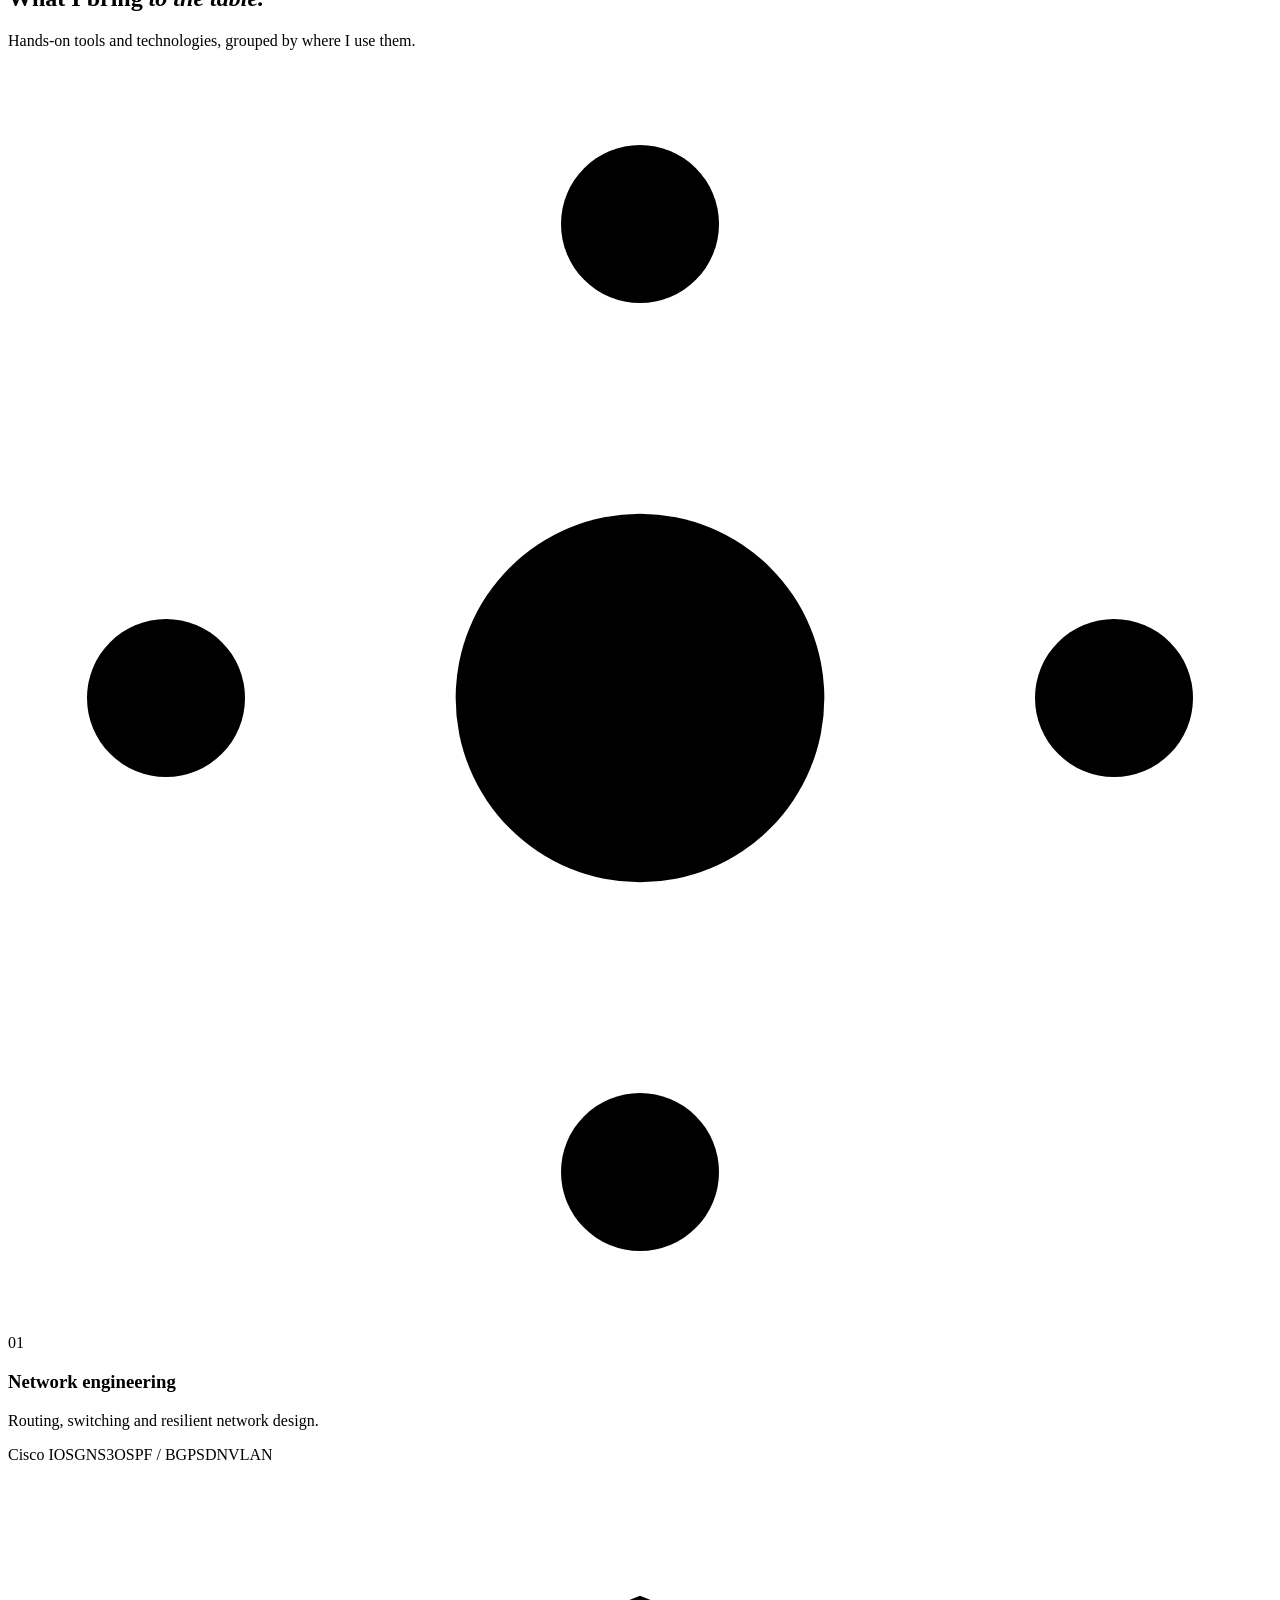
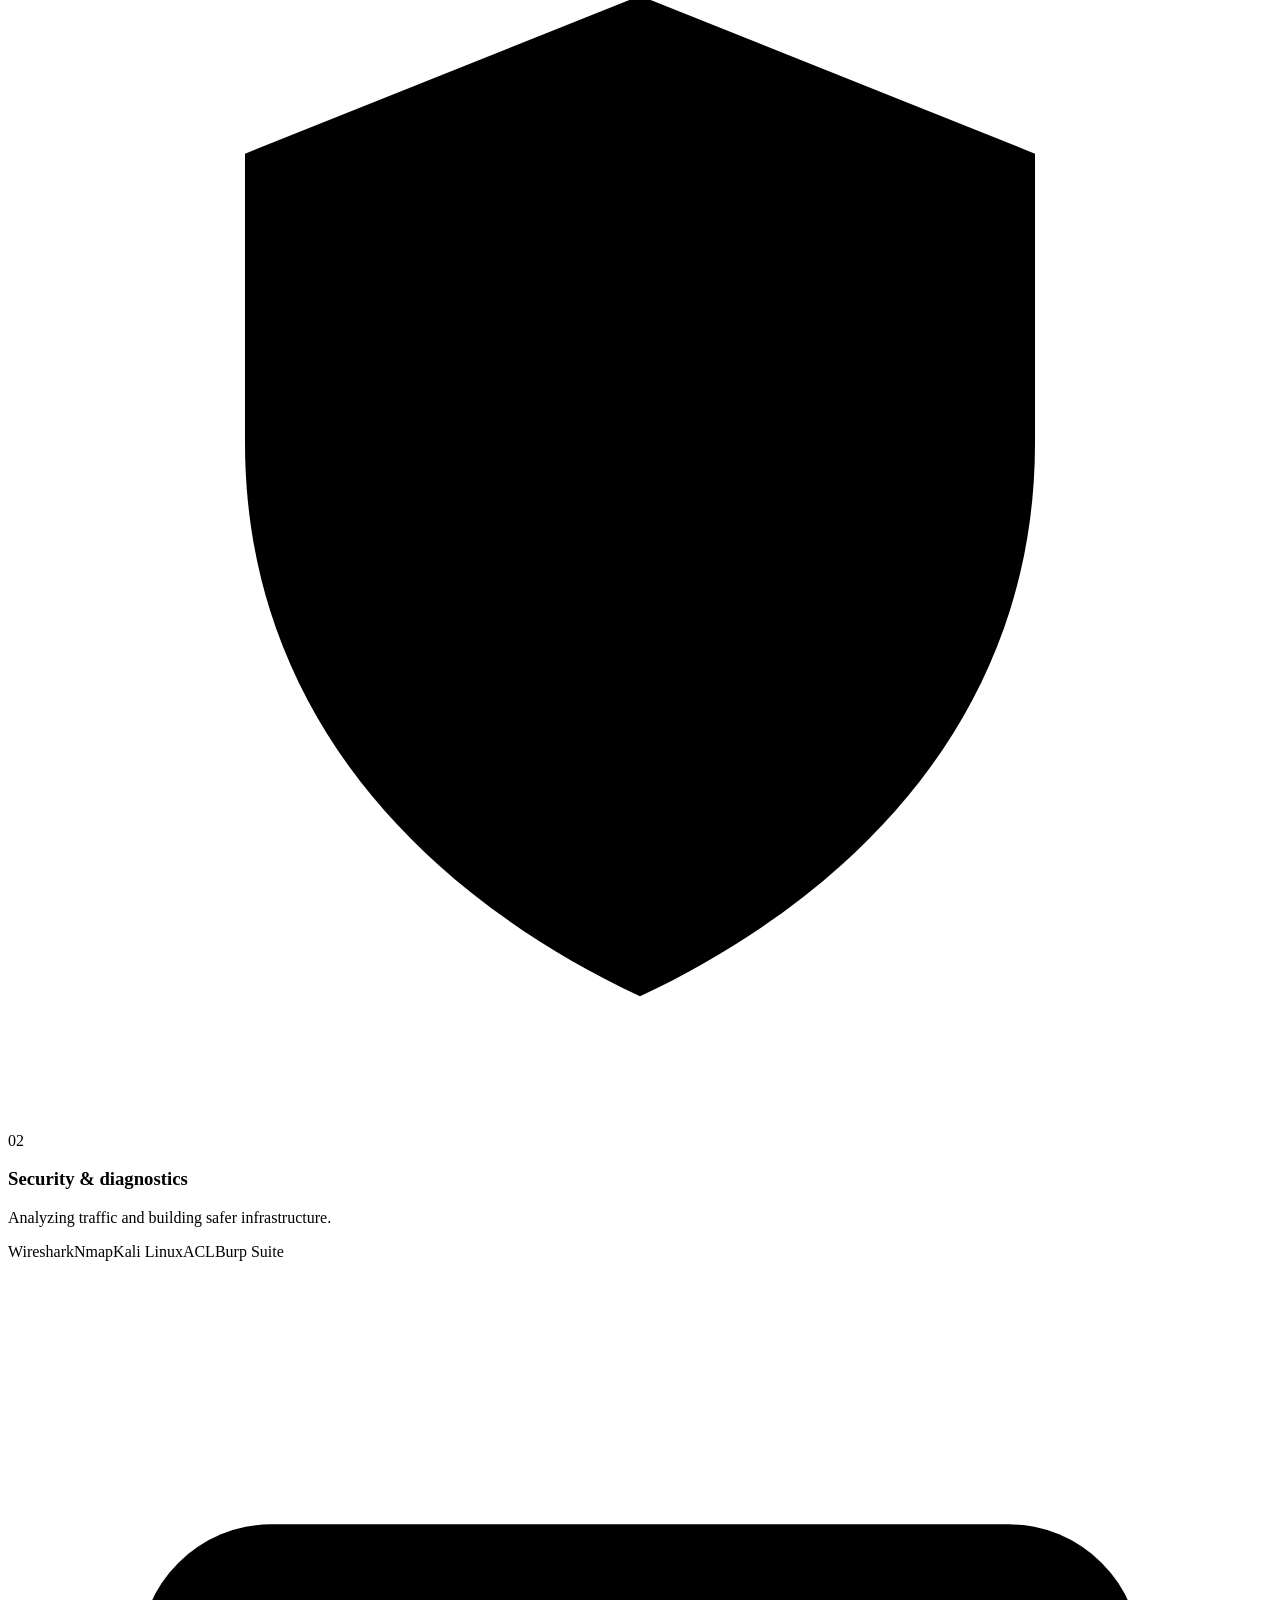
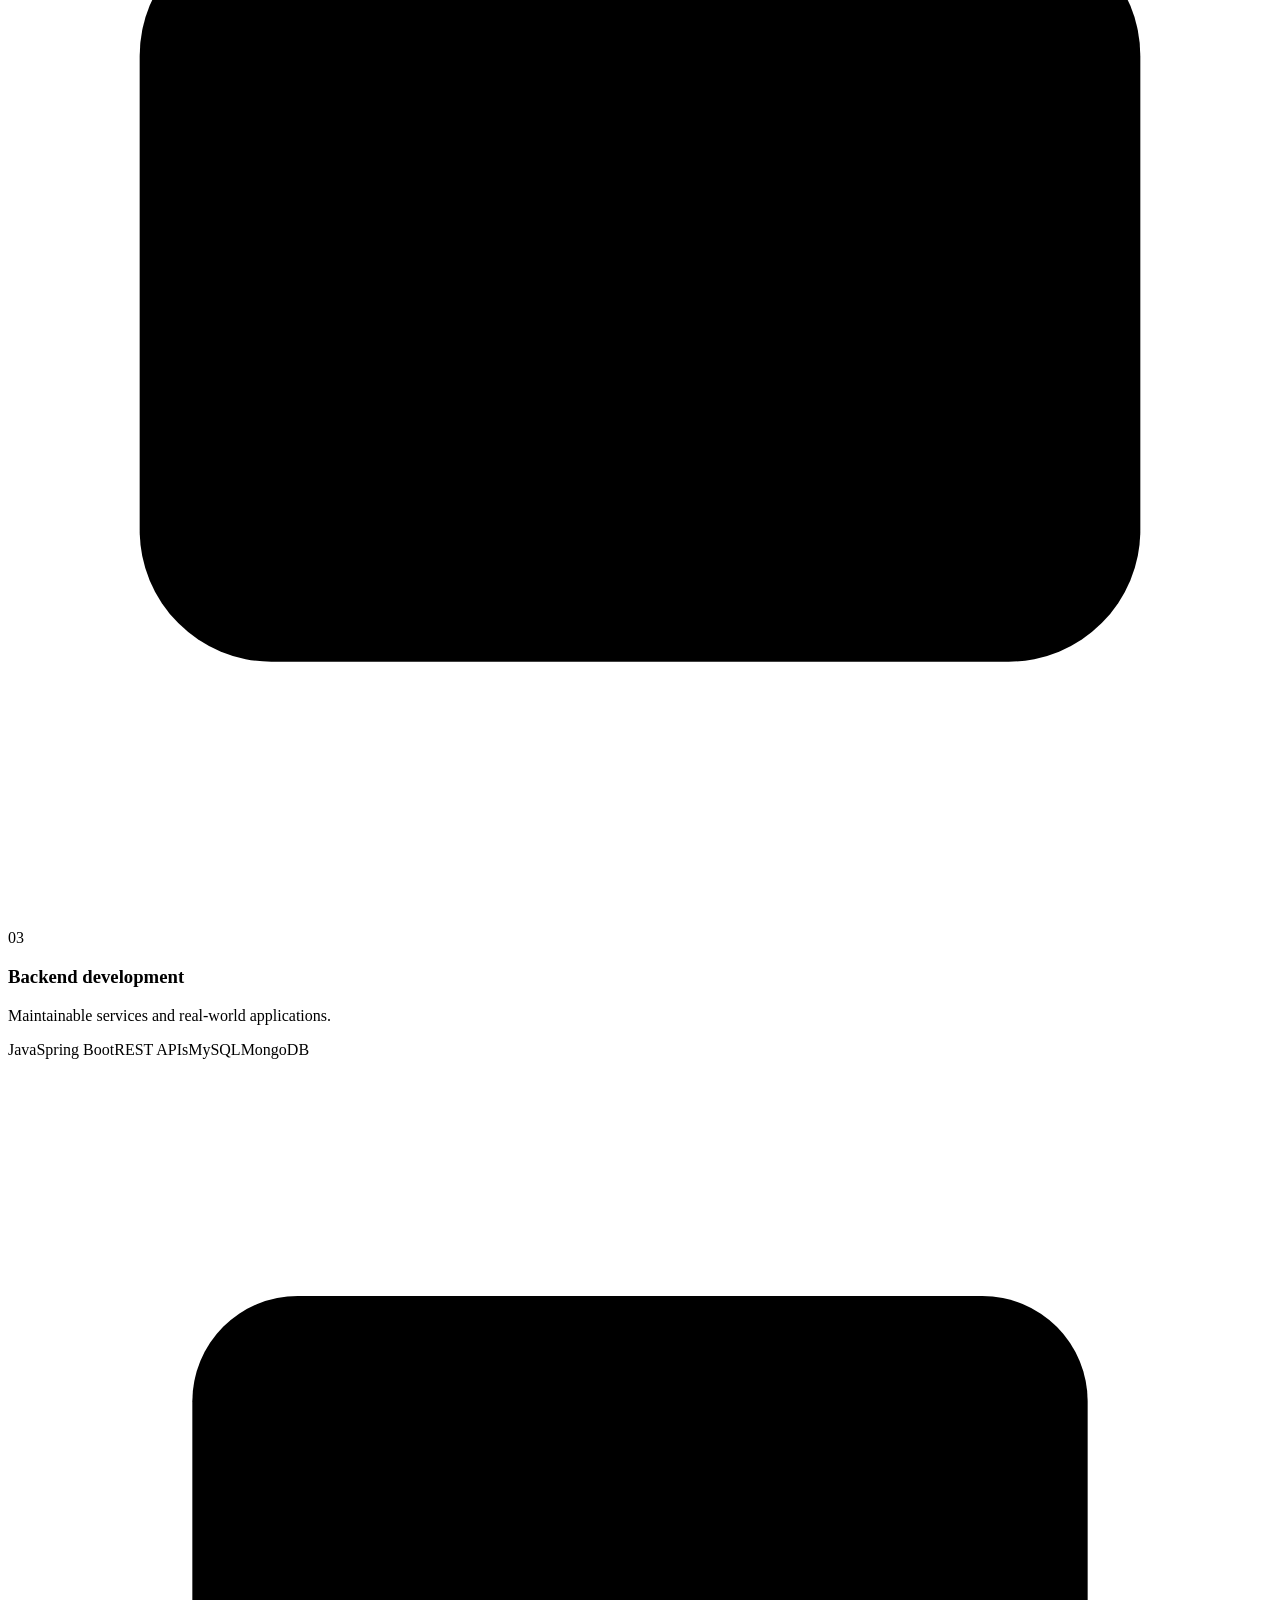
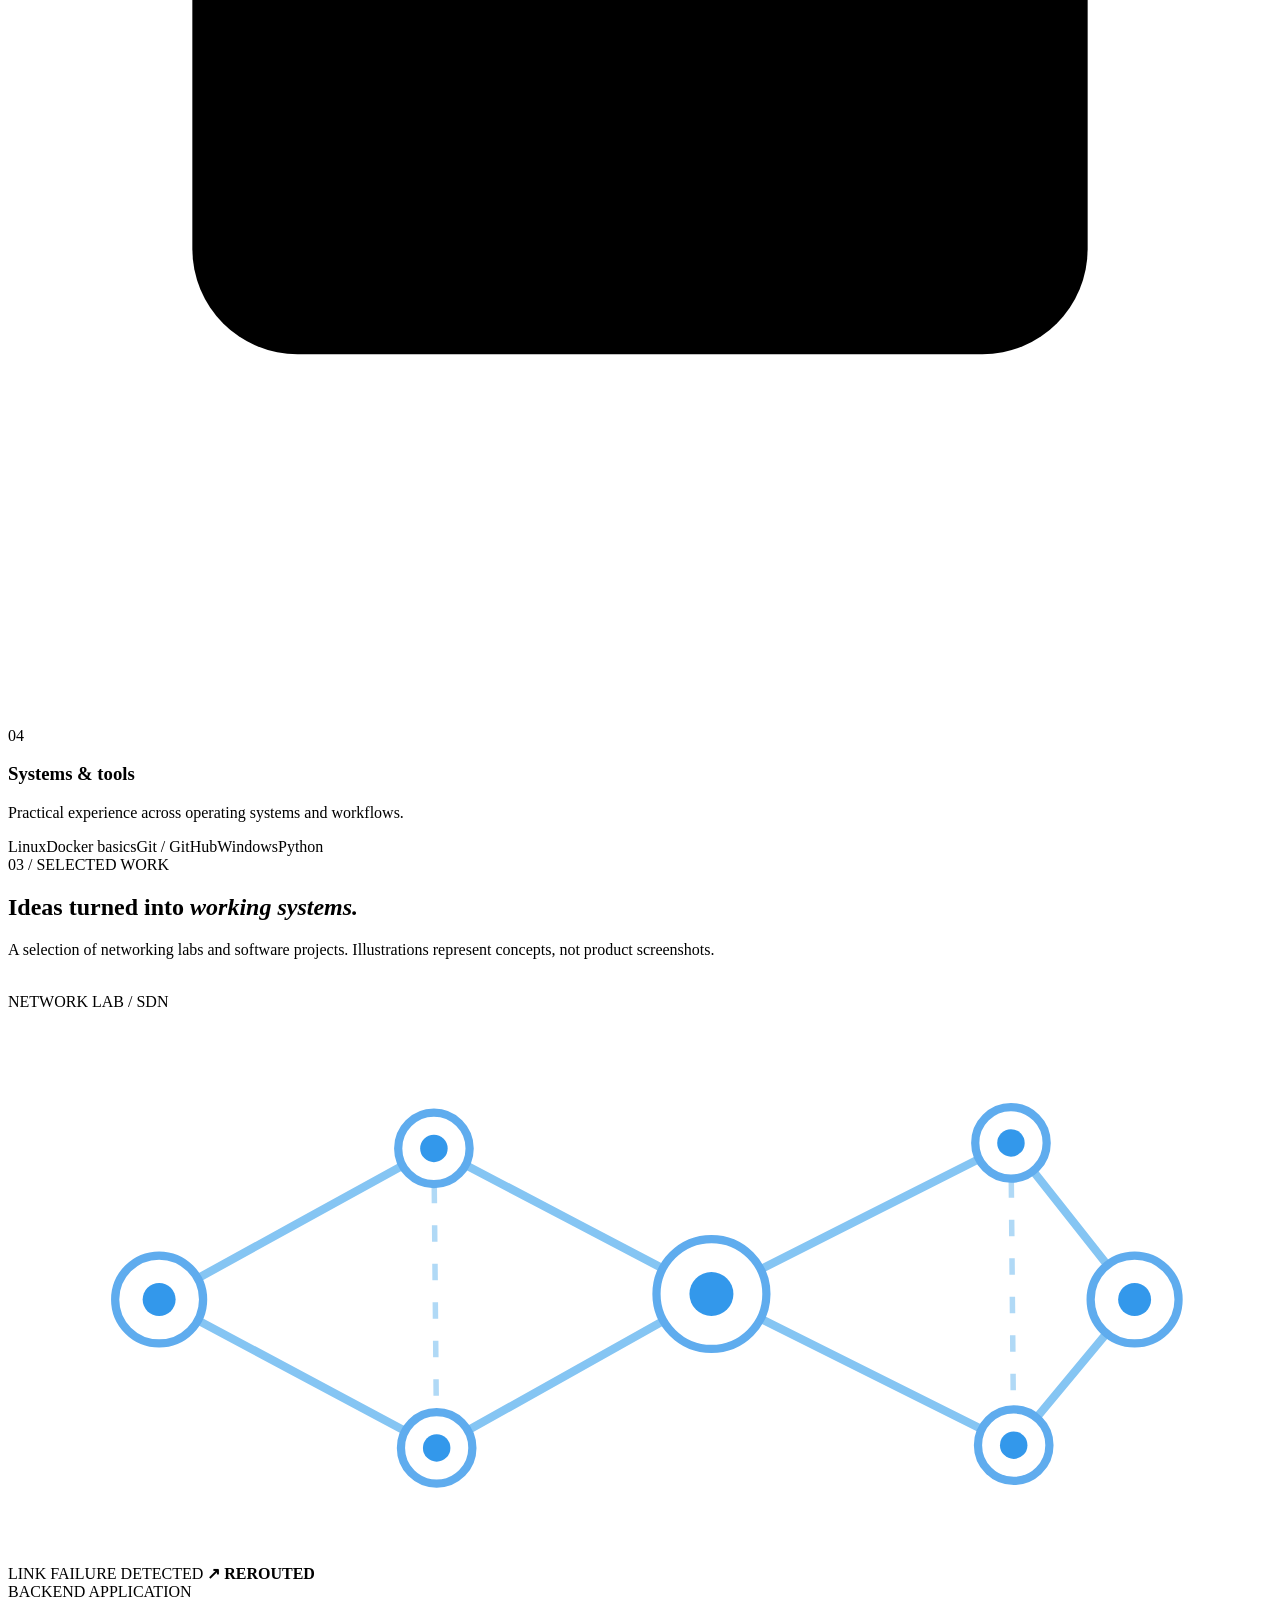
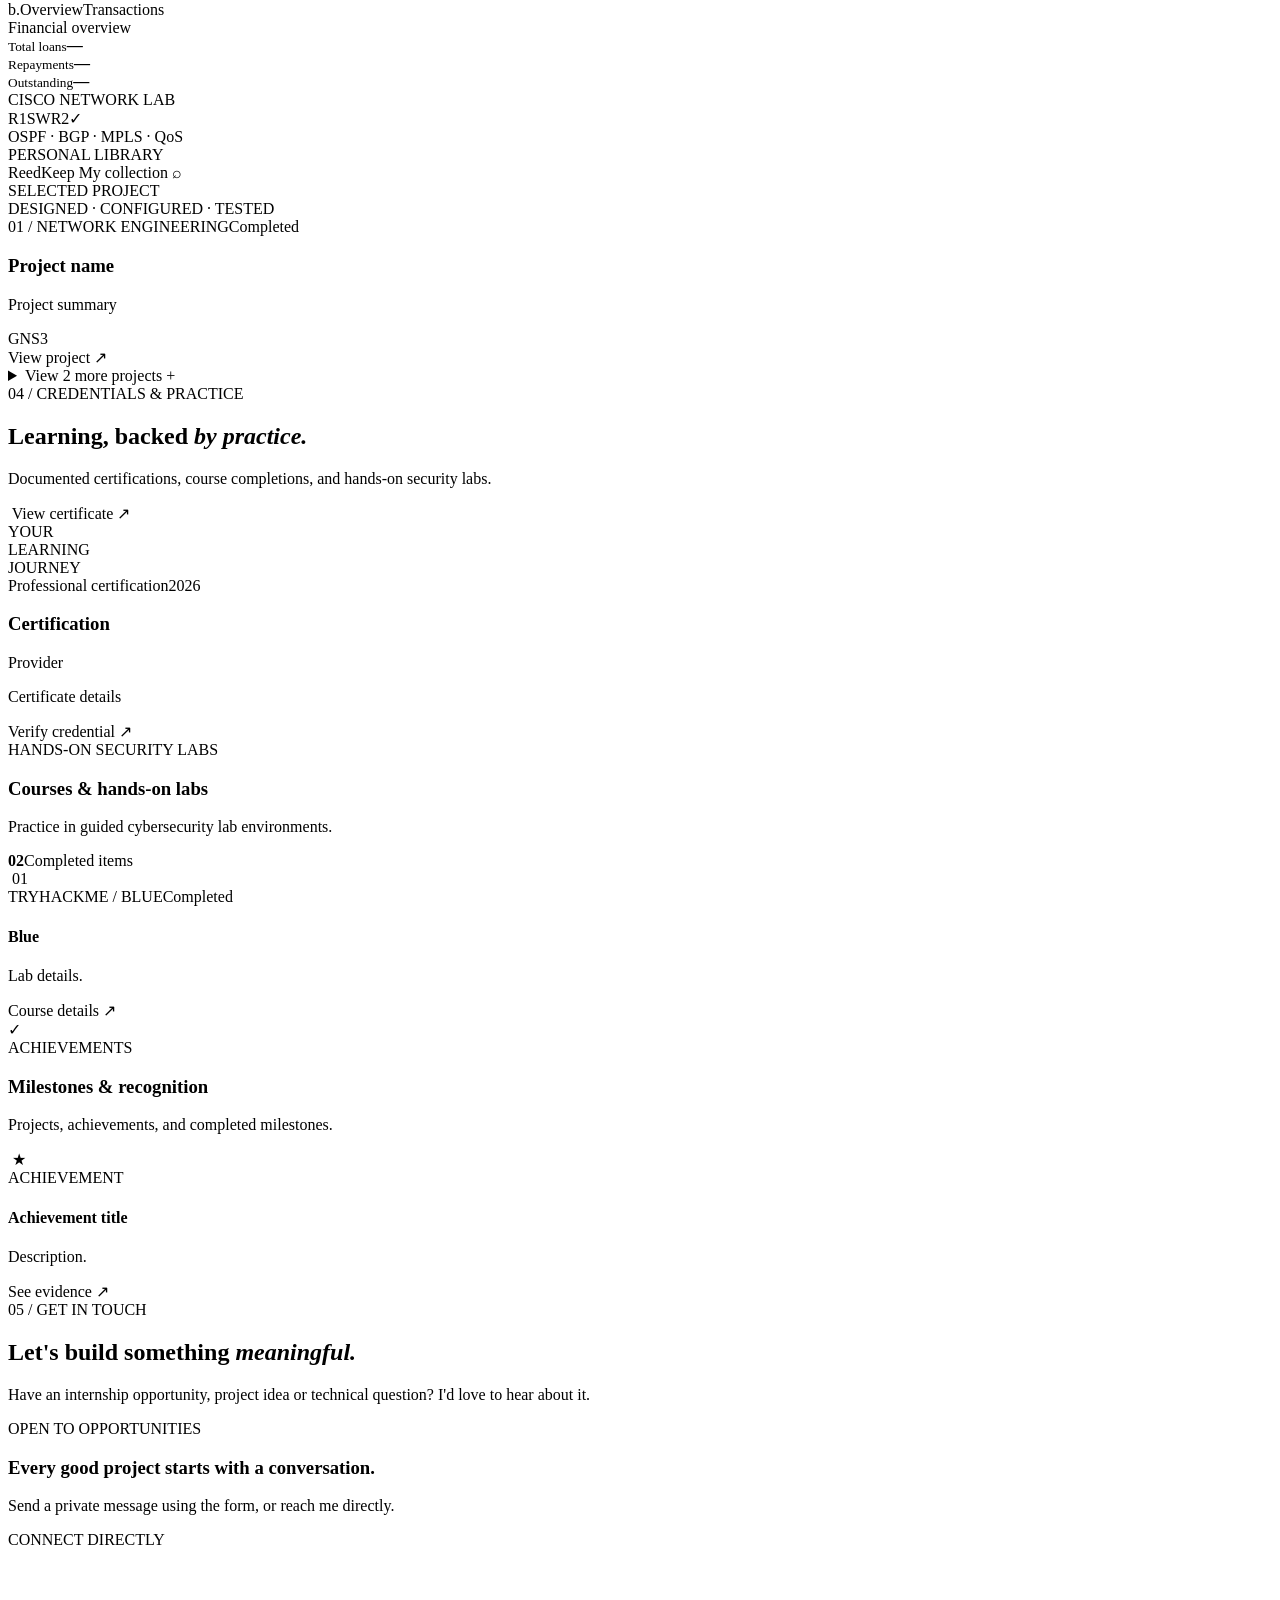
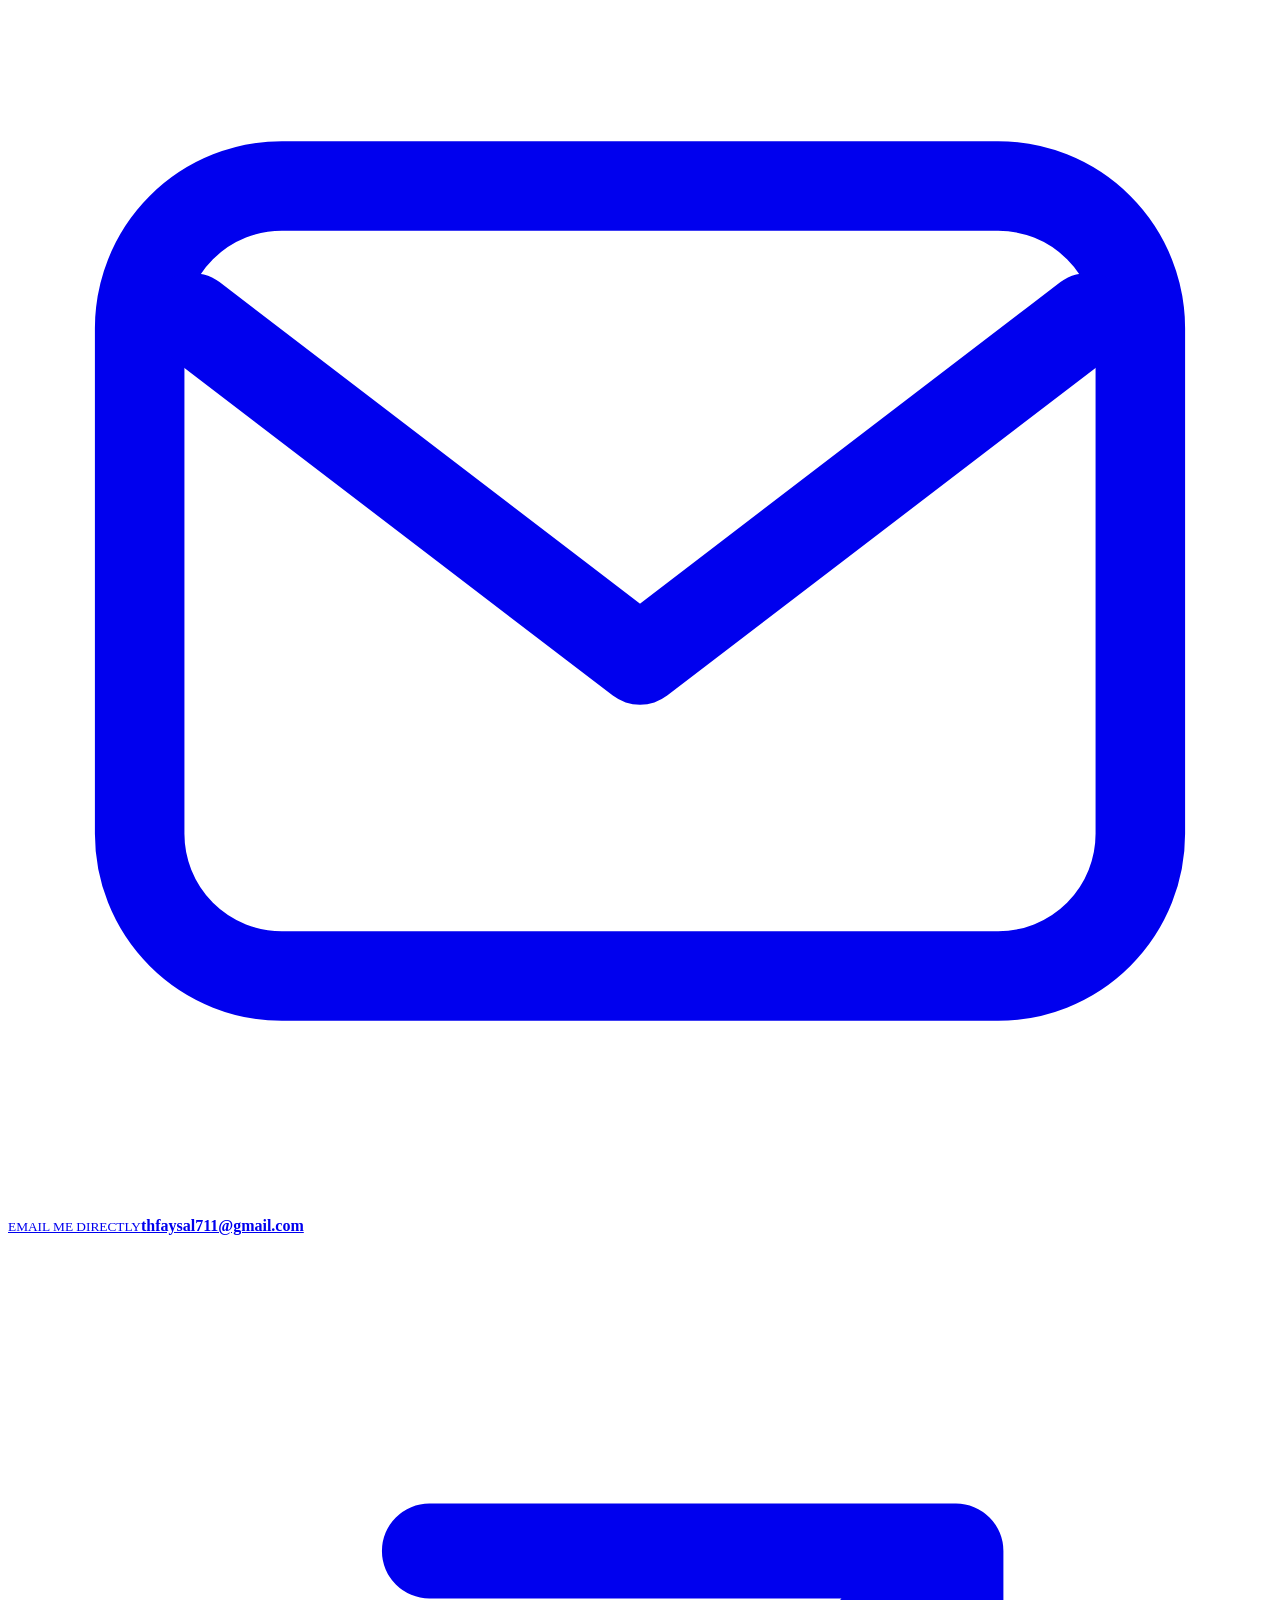
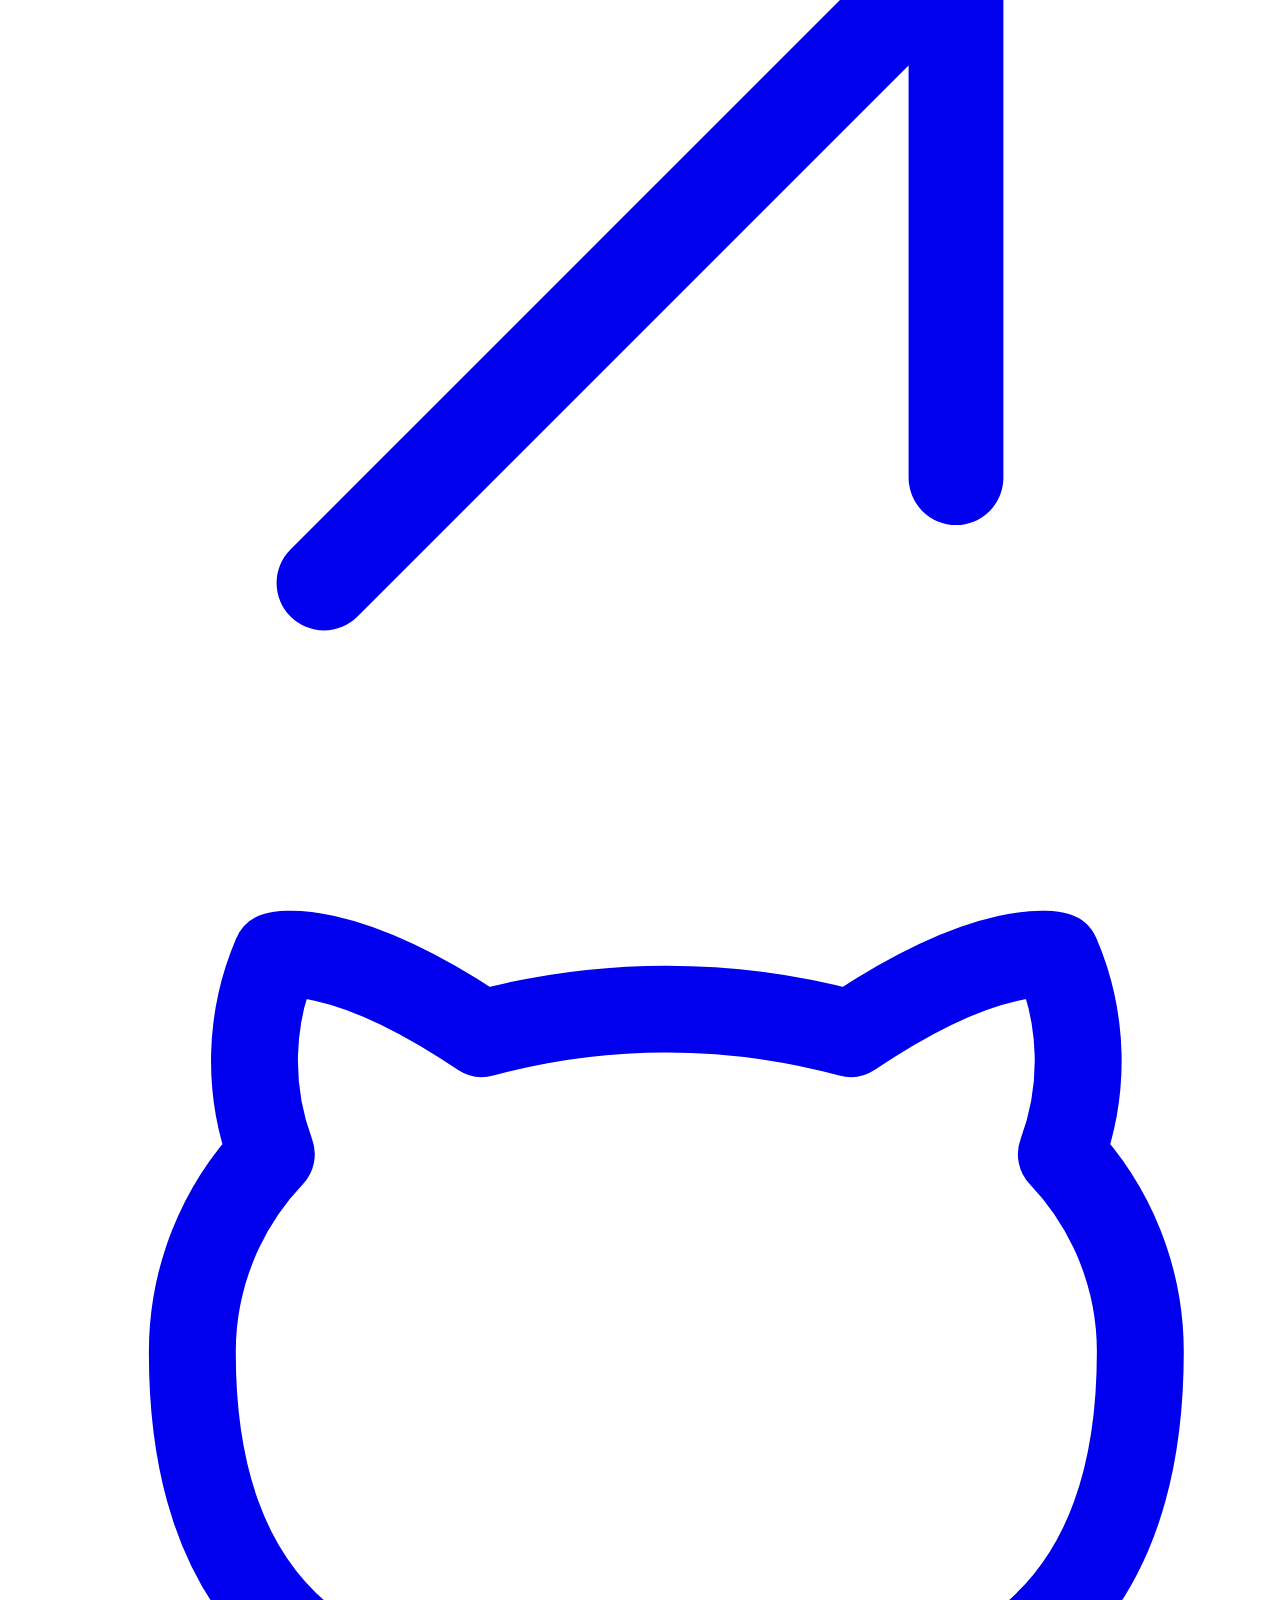
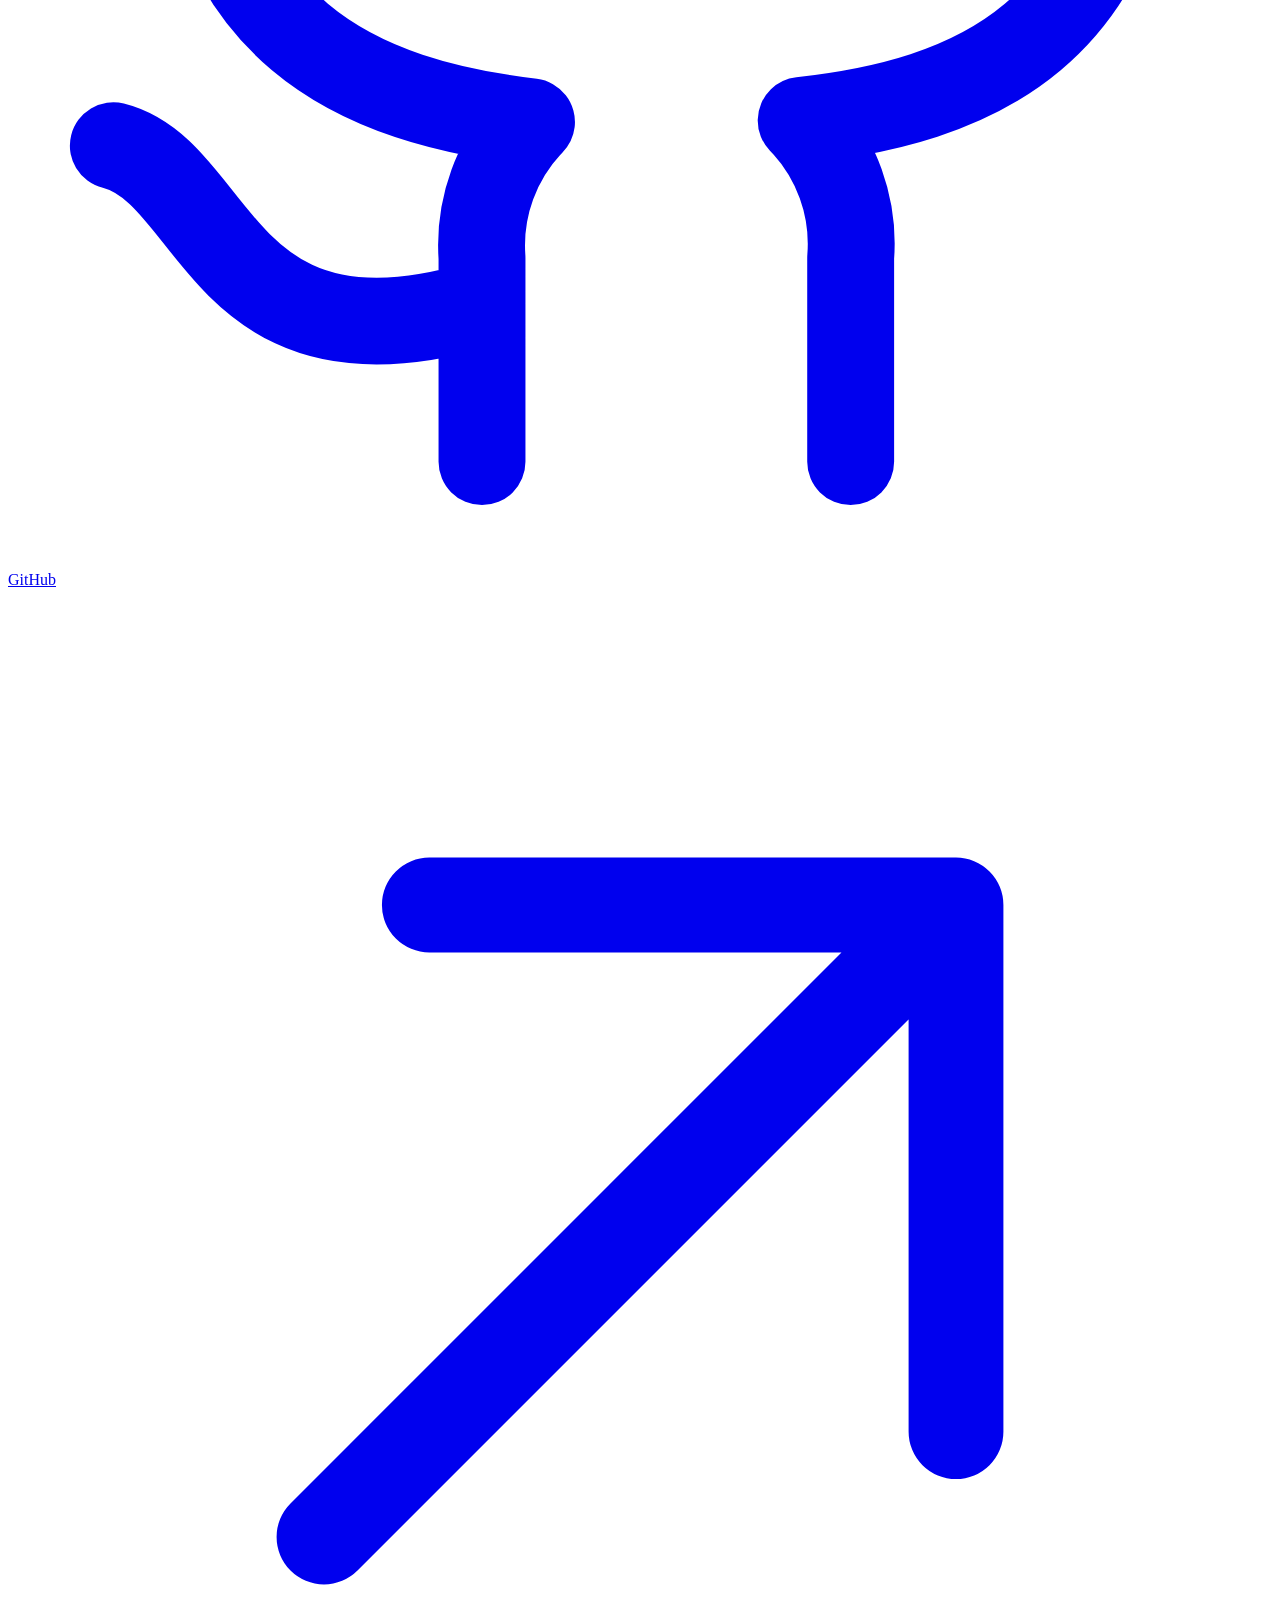
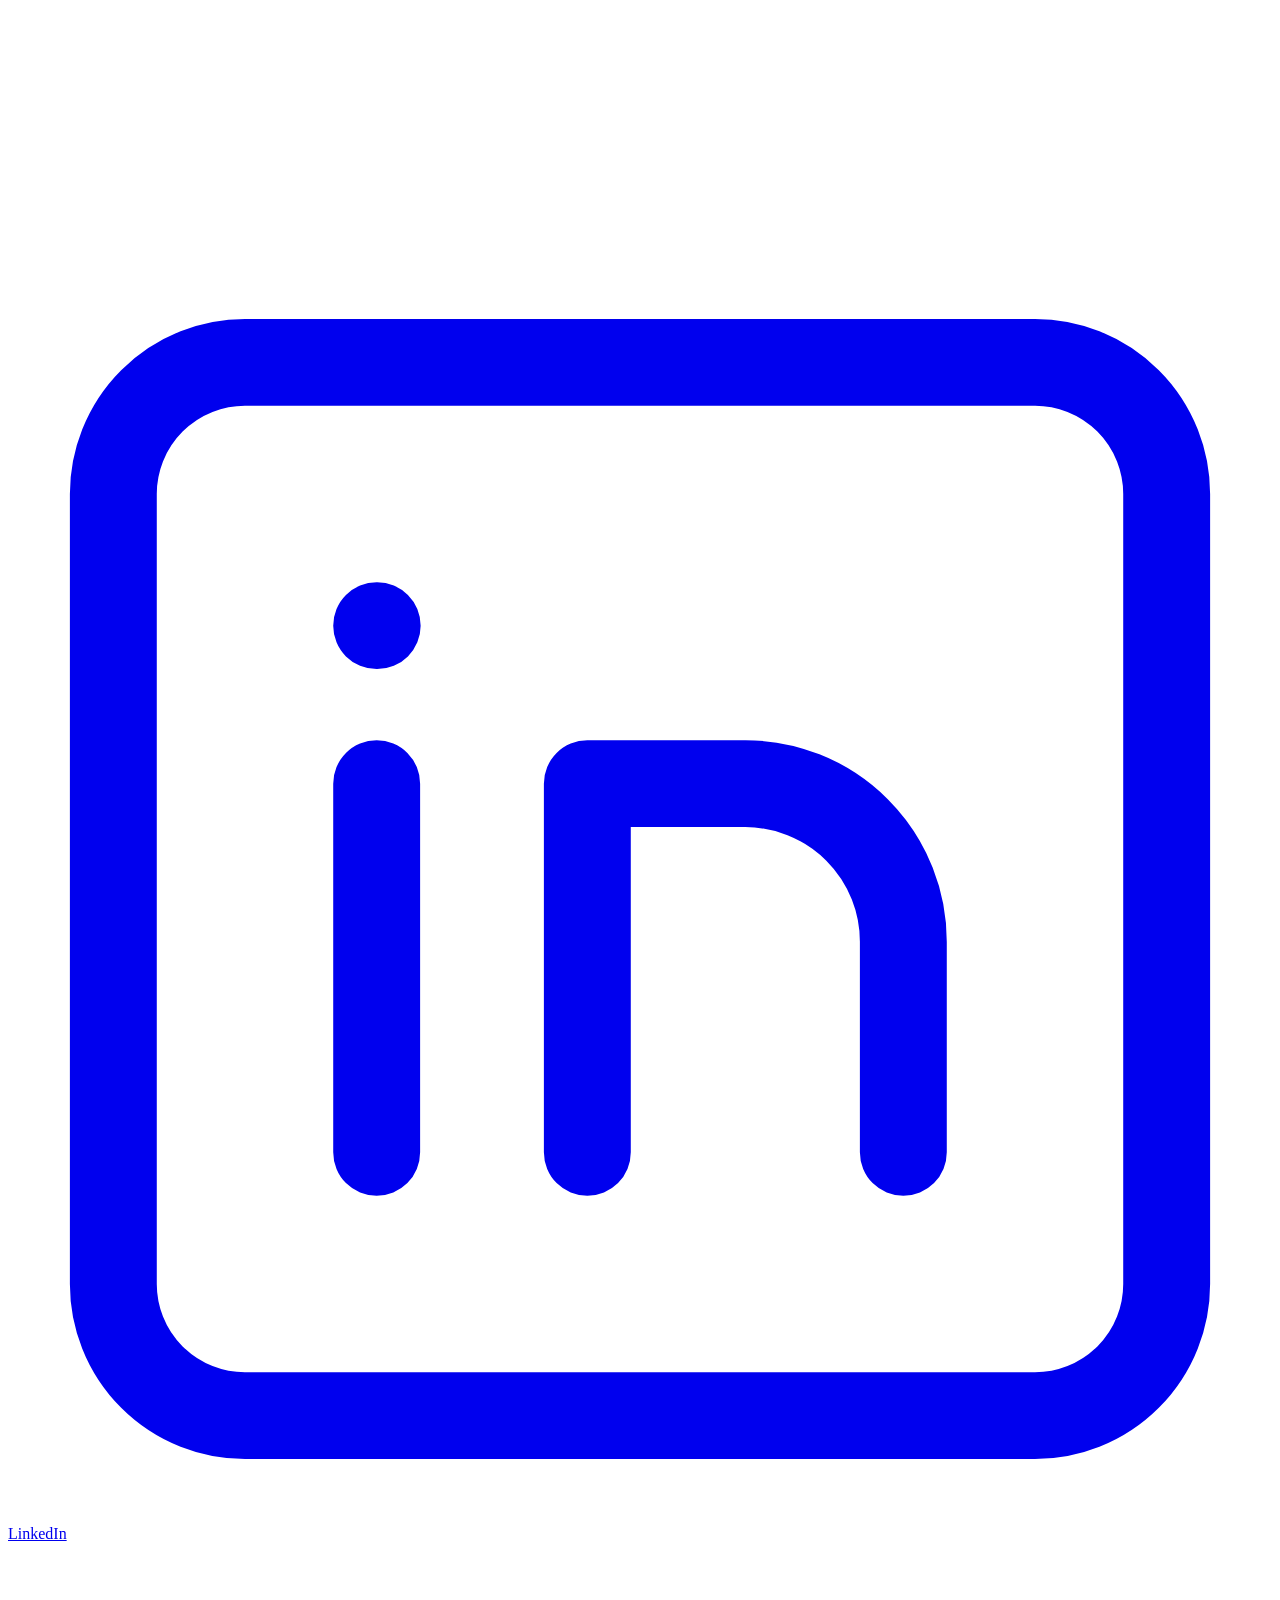
==== commit a4803095: "Add portfolio CMS with admin content management" ====
--- a/portfolio-springboot/src/main/resources/templates/index.html
+++ b/portfolio-springboot/src/main/resources/templates/index.html
@@ -10,7 +10,7 @@
   <link rel="preconnect" href="https://fonts.googleapis.com" />
   <link rel="preconnect" href="https://fonts.gstatic.com" crossorigin />
   <link href="https://fonts.googleapis.com/css2?family=DM+Sans:wght@400;500;600;700&amp;family=Manrope:wght@400;500;600;700;800&amp;display=swap" rel="stylesheet" />
-  <link rel="stylesheet" th:href="@{/assets/css/style.css(v=20261019-contact-links)}" href="/assets/css/style.css?v=20261019-contact-links" />
+  <link rel="stylesheet" th:href="@{/assets/css/style.css(v=20261026-cms)}" href="/assets/css/style.css?v=20261026-cms" />
 </head>
 <body>
   <a class="skip-link" href="#main">Skip to content</a>
@@ -29,7 +29,7 @@
         <a href="#contact">Contact</a>
       </nav>
       <div class="header-right">
-        <a class="header-resume" th:href="@{/cv/Tanvirul_Hoque_Faysal_Corporate_IT_CV.pdf}" href="/cv/Tanvirul_Hoque_Faysal_Corporate_IT_CV.pdf" download>Download CV <span aria-hidden="true">↗</span></a>
+        <a class="header-resume" th:href="@{/cv/current}" href="/cv/current" download>Download CV <span aria-hidden="true">↗</span></a>
         <button class="nav-toggle" type="button" aria-expanded="false" aria-controls="mobile-navigation" aria-label="Open navigation"><span></span><span></span><span></span></button>
       </div>
     </div>
@@ -39,7 +39,7 @@
       <a href="#projects">Projects</a>
       <a href="#certifications">Credentials</a>
       <a href="#contact">Contact</a>
-      <a th:href="@{/cv/Tanvirul_Hoque_Faysal_Corporate_IT_CV.pdf}" href="/cv/Tanvirul_Hoque_Faysal_Corporate_IT_CV.pdf" download>Download CV ↗</a>
+      <a th:href="@{/cv/current}" href="/cv/current" download>Download CV ↗</a>
     </nav>
   </header>
 
@@ -102,7 +102,7 @@
           <a class="text-link" href="#expertise">What I work with <span aria-hidden="true">↗</span></a>
         </div>
         <div class="about-profile" data-reveal>
-          <div class="profile-image-frame"><img th:src="@{/assets/images/profile_thf.jpeg}" src="/assets/images/profile_thf.jpeg" alt="Portrait of Tanvirul Hoque Faysal" loading="lazy" /></div>
+          <div class="profile-image-frame"><img th:src="${portfolio.profileImageUrl}" src="/assets/images/profile_thf.jpeg" alt="Portrait of Tanvirul Hoque Faysal" loading="lazy" /></div>
           <div class="profile-details">
             <div class="profile-label">A QUICK INTRODUCTION</div>
             <h3>Tanvirul Hoque Faysal</h3>
@@ -132,28 +132,36 @@
       <div class="container">
         <div class="section-header" data-reveal><div><div class="section-label"><span>03</span> / SELECTED WORK</div><h2 class="section-title" id="projects-title">Ideas turned into <em>working systems.</em></h2></div><p class="section-aside">A selection of networking labs and software projects. Illustrations represent concepts, not product screenshots.</p></div>
         <div class="projects-grid">
-          <article class="work-card" data-reveal>
-            <div class="work-visual visual-sdn"><div class="visual-kicker">NETWORK LAB / SDN</div><svg viewBox="0 0 460 200" role="img" aria-label="Abstract visualization of redundant network routes"><path d="M55 105 155 50 256 103 365 48 410 105 M55 105 156 159 256 103 366 158 410 105" stroke="#85C5F3" stroke-width="3" fill="none"/><path d="M155 50 156 159 M365 48 366 158" stroke="#B0D9F6" stroke-dasharray="6 8" stroke-width="2" fill="none"/><g fill="#fff" stroke="#5FACEE" stroke-width="3"><circle cx="55" cy="105" r="16"/><circle cx="155" cy="50" r="13"/><circle cx="156" cy="159" r="13"/><circle cx="256" cy="103" r="20"/><circle cx="365" cy="48" r="13"/><circle cx="366" cy="158" r="13"/><circle cx="410" cy="105" r="16"/></g><g fill="#3398EB"><circle cx="55" cy="105" r="6"/><circle cx="155" cy="50" r="5"/><circle cx="156" cy="159" r="5"/><circle cx="256" cy="103" r="8"/><circle cx="365" cy="48" r="5"/><circle cx="366" cy="158" r="5"/><circle cx="410" cy="105" r="6"/></g></svg><span class="visual-footer">LINK FAILURE DETECTED <b>↗ REROUTED</b></span></div>
-            <div class="work-content"><div class="work-meta"><span>01 / NETWORK ENGINEERING</span><span class="status-chip">Completed</span></div><h3>SDN Traffic Rerouting &amp; Link Recovery</h3><p>Designed an SDN campus-network scenario to detect link failures and automatically redirect traffic across redundant paths.</p><div class="work-tags"><span>GNS3</span><span>Faucet</span><span>OpenFlow</span><span>Open vSwitch</span></div></div>
+          <article class="work-card" data-reveal th:each="item, stat : ${portfolio.featuredProjects}">
+            <div class="work-visual visual-upload" th:if="${item.mediaUrl != null}">
+              <img th:src="${item.mediaUrl}" th:alt="|Image for ${item.title}|" loading="lazy" decoding="async">
+            </div>
+            <div th:if="${item.visualType == 'sdn' and item.mediaUrl == null}" class="work-visual visual-sdn"><div class="visual-kicker">NETWORK LAB / SDN</div><svg viewBox="0 0 460 200" role="img" aria-label="Abstract visualization of redundant network routes"><path d="M55 105 155 50 256 103 365 48 410 105 M55 105 156 159 256 103 366 158 410 105" stroke="#85C5F3" stroke-width="3" fill="none"/><path d="M155 50 156 159 M365 48 366 158" stroke="#B0D9F6" stroke-dasharray="6 8" stroke-width="2" fill="none"/><g fill="#fff" stroke="#5FACEE" stroke-width="3"><circle cx="55" cy="105" r="16"/><circle cx="155" cy="50" r="13"/><circle cx="156" cy="159" r="13"/><circle cx="256" cy="103" r="20"/><circle cx="365" cy="48" r="13"/><circle cx="366" cy="158" r="13"/><circle cx="410" cy="105" r="16"/></g><g fill="#3398EB"><circle cx="55" cy="105" r="6"/><circle cx="155" cy="50" r="5"/><circle cx="156" cy="159" r="5"/><circle cx="256" cy="103" r="8"/><circle cx="365" cy="48" r="5"/><circle cx="366" cy="158" r="5"/><circle cx="410" cy="105" r="6"/></g></svg><span class="visual-footer">LINK FAILURE DETECTED <b>↗ REROUTED</b></span></div>
+            <div th:if="${item.visualType == 'finance' and item.mediaUrl == null}" class="work-visual visual-finance"><div class="visual-kicker">BACKEND APPLICATION</div><div class="visual-app"><div class="visual-app-bar"><span class="app-logo">b.</span><span>Overview</span><span>Transactions</span><i></i></div><div class="visual-app-title">Financial overview</div><div class="visual-app-stats"><div><small>Total loans</small><strong>—</strong><i></i></div><div><small>Repayments</small><strong>—</strong><i></i></div><div><small>Outstanding</small><strong>—</strong><i></i></div></div><div class="visual-app-rows"><span></span><span></span><span></span></div></div></div>
+            <div th:if="${item.visualType == 'routing' and item.mediaUrl == null}" class="work-visual visual-routing"><div class="visual-kicker">CISCO NETWORK LAB</div><div class="routing-illustration"><span class="route-device">R1</span><i></i><span class="route-device">SW</span><i></i><span class="route-device">R2</span><i></i><span class="route-device route-success">✓</span></div><div class="routing-foot">OSPF <span>·</span> BGP <span>·</span> MPLS <span>·</span> QoS</div></div>
+            <div th:if="${item.visualType == 'library' and item.mediaUrl == null}" class="work-visual visual-library"><div class="visual-kicker">PERSONAL LIBRARY</div><div class="library-illustration"><div class="library-window"><div class="library-top">ReedKeep <span>My collection ⌕</span></div><div class="book-row"><span class="book-cover book-one"></span><span class="book-cover book-two"></span><span class="book-cover book-three"></span><span class="book-cover book-four"></span><span class="book-cover book-five"></span></div></div></div></div>
+            <div class="work-visual visual-cms-generic" th:if="${item.visualType == 'generic' and item.mediaUrl == null}">
+              <div class="visual-kicker" th:text="${item.category}">SELECTED PROJECT</div>
+              <div class="cms-visual-mark" aria-hidden="true"><span></span><span></span><span></span><span></span></div>
+              <div class="cms-visual-caption">DESIGNED · CONFIGURED · TESTED</div>
+            </div>
+            <div class="work-content">
+              <div class="work-meta"><span th:text="|${#numbers.formatInteger(stat.count,2)} / ${item.category}|">01 / NETWORK ENGINEERING</span><span class="status-chip" th:if="${!#strings.isEmpty(item.status)}" th:text="${item.status}">Completed</span></div>
+              <h3 th:text="${item.title}">Project name</h3>
+              <p th:text="${item.description}">Project summary</p>
+              <div class="work-tags"><span th:each="tag : ${item.tagList}" th:text="${tag}">GNS3</span></div>
+              <a th:if="${!#strings.isEmpty(item.externalUrl)}" class="work-external" th:href="${item.externalUrl}" target="_blank" rel="noopener noreferrer">View project ↗</a>
+            </div>
           </article>
-          <article class="work-card" data-reveal>
-            <div class="work-visual visual-finance"><div class="visual-kicker">BACKEND APPLICATION</div><div class="visual-app"><div class="visual-app-bar"><span class="app-logo">b.</span><span>Overview</span><span>Transactions</span><i></i></div><div class="visual-app-title">Financial overview</div><div class="visual-app-stats"><div><small>Total loans</small><strong>—</strong><i></i></div><div><small>Repayments</small><strong>—</strong><i></i></div><div><small>Outstanding</small><strong>—</strong><i></i></div></div><div class="visual-app-rows"><span></span><span></span><span></span></div></div></div>
-            <div class="work-content"><div class="work-meta"><span>02 / WEB APPLICATION</span><span class="status-chip">Completed</span></div><h3>Bakir Khata — Loan Management</h3><p>Developed a Spring Boot platform for loan records, installments, payments, and repayment status with relational and document storage.</p><div class="work-tags"><span>Spring Boot</span><span>MySQL</span><span>MongoDB</span><span>JPA</span></div></div>
-          </article>
-          <article class="work-card" data-reveal>
-            <div class="work-visual visual-routing"><div class="visual-kicker">CISCO NETWORK LAB</div><div class="routing-illustration"><span class="route-device">R1</span><i></i><span class="route-device">SW</span><i></i><span class="route-device">R2</span><i></i><span class="route-device route-success">✓</span></div><div class="routing-foot">OSPF <span>·</span> BGP <span>·</span> MPLS <span>·</span> QoS</div></div>
-            <div class="work-content"><div class="work-meta"><span>03 / INFRASTRUCTURE</span><span class="status-chip">Lab work</span></div><h3>Enterprise Routing &amp; Switching</h3><p>Built and troubleshot Cisco routing topologies, tested connectivity, and explored routing protocols and traffic behavior.</p><div class="work-tags"><span>Cisco</span><span>GNS3</span><span>Wireshark</span></div></div>
-          </article>
-          <article class="work-card" data-reveal>
-            <div class="work-visual visual-library"><div class="visual-kicker">PERSONAL LIBRARY</div><div class="library-illustration"><div class="library-window"><div class="library-top">ReedKeep <span>My collection ⌕</span></div><div class="book-row"><span class="book-cover book-one"></span><span class="book-cover book-two"></span><span class="book-cover book-three"></span><span class="book-cover book-four"></span><span class="book-cover book-five"></span></div></div></div></div>
-            <div class="work-content"><div class="work-meta"><span>04 / SOFTWARE PROJECT</span><span class="status-chip">Completed</span></div><h3>ReedKeep — Personal Library</h3><p>Created a personal library application with Java, Spring Boot and MongoDB to manage an organized book collection.</p><div class="work-tags"><span>Java</span><span>Spring Boot</span><span>MongoDB</span></div></div>
-          </article>
-        </div>
-        <details class="additional-work" data-reveal>
-          <summary>View 2 more projects <span class="summary-icon" aria-hidden="true">+</span></summary>
+        </div>
+        <details class="additional-work" data-reveal th:if="${!portfolio.moreProjects.isEmpty()}">
+          <summary>View <span th:text="${#lists.size(portfolio.moreProjects)}">2</span> more projects <span class="summary-icon" aria-hidden="true">+</span></summary>
           <div class="additional-grid">
-            <article><div class="work-meta"><span>IN PROGRESS</span></div><h3>FolioCircle</h3><p>An expanded personal-library and community platform under development with Java, Spring Boot and MongoDB.</p></article>
-            <article><div class="work-meta"><span>THIS WEBSITE</span></div><h3>Portfolio &amp; Guestbook</h3><p>A Spring Boot site with a MongoDB-backed guestbook, private inbox, downloadable CV, caching and email notifications.</p></article>
+            <article th:each="item : ${portfolio.moreProjects}">
+              <div class="work-meta"><span th:text="${item.status}">IN PROGRESS</span></div>
+              <h3 th:text="${item.title}">FolioCircle</h3><p th:text="${item.description}">Project description.</p>
+              <a th:if="${!#strings.isEmpty(item.externalUrl)}" th:href="${item.externalUrl}" target="_blank" rel="noopener noreferrer">View project ↗</a>
+            </article>
           </div>
         </details>
       </div>
@@ -170,42 +178,18 @@
         </div>
 
         <div class="credentials-grid" aria-label="Certificates and course completions">
-          <article class="certificate-card" data-reveal>
-            <a class="certificate-media" th:href="@{/assets/images/certificates/mile2-cpte.png}" href="/assets/images/certificates/mile2-cpte.png" data-certificate-title="mile2 C)PTE: Certified Penetration Testing Engineer" target="_blank" rel="noopener noreferrer" aria-label="View mile2 Certified Penetration Testing Engineer certificate">
-              <img th:src="@{/assets/images/certificates/mile2-cpte-thumb.webp}" src="/assets/images/certificates/mile2-cpte-thumb.webp" alt="Mile2 C)PTE certificate issued to Tanvirul Hoque Faysal" loading="lazy" decoding="async" width="780" height="597" />
+          <article class="certificate-card" data-reveal th:each="certificate : ${portfolio.certificates}">
+            <a class="certificate-media" th:if="${certificate.mediaUrl != null}" th:href="${certificate.mediaUrl}" th:attr="data-certificate-title=${certificate.title}" target="_blank" rel="noopener noreferrer" th:aria-label="|View ${certificate.title} certificate image|">
+              <img th:src="${certificate.mediaUrl}" th:alt="|Certificate: ${certificate.title}|" loading="lazy" decoding="async">
               <span class="certificate-media-action">View certificate <span aria-hidden="true">&#8599;</span></span>
             </a>
+            <div class="certificate-media certificate-placeholder" th:unless="${certificate.mediaUrl != null}" aria-hidden="true"><span>YOUR<br>LEARNING<br>JOURNEY</span></div>
             <div class="certificate-body">
-              <div class="certificate-meta"><span class="certificate-type">Professional certification</span><time datetime="2026">2026</time></div>
-              <h3>C)PTE: Certified Penetration Testing Engineer</h3>
-              <p class="certificate-provider">mile2 Cybersecurity Certifications</p>
-              <p class="certificate-note">Certificate issue date: 06/10/2026.</p>
-            </div>
-          </article>
-
-          <article class="certificate-card" data-reveal>
-            <a class="certificate-media" th:href="@{/assets/images/certificates/edge-cuet-applied-pentesting.jpg}" href="/assets/images/certificates/edge-cuet-applied-pentesting.jpg" data-certificate-title="Applied Penetration Testing Engineer: Hands-on - EDGE-CSE CUET" target="_blank" rel="noopener noreferrer" aria-label="View Applied Penetration Testing Engineer hands-on training certificate">
-              <img th:src="@{/assets/images/certificates/edge-cuet-applied-pentesting-thumb.webp}" src="/assets/images/certificates/edge-cuet-applied-pentesting-thumb.webp" alt="EDGE-CSE CUET hands-on penetration testing training completion certificate" loading="lazy" decoding="async" width="780" height="544" />
-              <span class="certificate-media-action">View certificate <span aria-hidden="true">&#8599;</span></span>
-            </a>
-            <div class="certificate-body">
-              <div class="certificate-meta"><span class="certificate-type">Hands-on training</span><time datetime="2026-05-18">May 2026</time></div>
-              <h3>Applied Penetration Testing Engineer: Hands-on</h3>
-              <p class="certificate-provider">EDGE-CSE CUET DST Project</p>
-              <p class="certificate-note">87 hours of training, April 7 - May 18, 2026.</p>
-            </div>
-          </article>
-
-          <article class="certificate-card" data-reveal>
-            <a class="certificate-media" th:href="@{/assets/images/certificates/wings-applied-ai.jpg}" href="/assets/images/certificates/wings-applied-ai.jpg" data-certificate-title="Applied AI Deep Learning with Python for Data Analysis - WINGS" target="_blank" rel="noopener noreferrer" aria-label="View WINGS applied AI deep learning course certificate">
-              <img th:src="@{/assets/images/certificates/wings-applied-ai-thumb.webp}" src="/assets/images/certificates/wings-applied-ai-thumb.webp" alt="WINGS Applied AI Deep Learning with Python for Data Analysis completion certificate" loading="lazy" decoding="async" width="780" height="551" />
-              <span class="certificate-media-action">View certificate <span aria-hidden="true">&#8599;</span></span>
-            </a>
-            <div class="certificate-body">
-              <div class="certificate-meta"><span class="certificate-type">Course completion</span><time datetime="2026-08-10">Aug 2026</time></div>
-              <h3>Applied AI Deep Learning with Python for Data Analysis</h3>
-              <p class="certificate-provider">WINGS Institute</p>
-              <p class="certificate-note">Online research-led, non-credit training completed August 10, 2026.</p>
+              <div class="certificate-meta"><span class="certificate-type" th:text="${certificate.category}">Professional certification</span><time th:text="${certificate.dateLabel}">2026</time></div>
+              <h3 th:text="${certificate.title}">Certification</h3>
+              <p class="certificate-provider" th:text="${certificate.provider}">Provider</p>
+              <p class="certificate-note" th:text="${certificate.description}">Certificate details</p>
+              <a class="work-external" th:if="${!#strings.isEmpty(certificate.externalUrl)}" th:href="${certificate.externalUrl}" target="_blank" rel="noopener noreferrer">Verify credential ↗</a>
             </div>
           </article>
         </div>
@@ -214,21 +198,35 @@
           <div class="practice-heading">
             <div class="practice-heading-copy">
               <span class="practice-kicker"><span class="practice-indicator" aria-hidden="true"></span> HANDS-ON SECURITY LABS</span>
-              <h3 id="practice-title">TryHackMe <span>room completions</span></h3>
+              <h3 id="practice-title">Courses &amp; <span>hands-on labs</span></h3>
               <p>Practice in guided cybersecurity lab environments.</p>
             </div>
-            <span class="practice-count" aria-label="Two completed rooms"><strong>02</strong><span>Rooms completed</span></span>
+            <span class="practice-count"><strong th:text="${#lists.size(portfolio.courses)}">02</strong><span>Completed items</span></span>
           </div>
           <div class="practice-grid">
-            <article class="practice-room">
-              <span class="practice-room-icon" aria-hidden="true">01</span>
-              <div class="practice-room-copy"><div class="practice-room-top"><span>TRYHACKME / BLUE</span><span class="room-status"><i aria-hidden="true"></i> Completed</span></div><h4>Blue</h4><p>Windows and SMB vulnerability-focused security lab.</p></div>
+            <article class="practice-room" th:each="course, stat : ${portfolio.courses}">
+              <img th:if="${course.mediaUrl != null}" class="cms-room-image" th:src="${course.mediaUrl}" th:alt="|Image for ${course.title}|" loading="lazy" decoding="async">
+              <span th:unless="${course.mediaUrl != null}" class="practice-room-icon" th:text="${#numbers.formatInteger(stat.count,2)}" aria-hidden="true">01</span>
+              <div class="practice-room-copy">
+                <div class="practice-room-top"><span th:text="${course.category}">TRYHACKME / BLUE</span><span class="room-status"><i aria-hidden="true"></i><span th:text="${course.status}">Completed</span></span></div>
+                <h4 th:text="${course.title}">Blue</h4>
+                <p th:text="${course.description}">Lab details.</p>
+                <a th:if="${!#strings.isEmpty(course.externalUrl)}" th:href="${course.externalUrl}" target="_blank" rel="noopener noreferrer">Course details ↗</a>
+              </div>
               <span class="room-chevron" aria-hidden="true">&#10003;</span>
             </article>
-            <article class="practice-room">
-              <span class="practice-room-icon" aria-hidden="true">02</span>
-              <div class="practice-room-copy"><div class="practice-room-top"><span>TRYHACKME / VULNVERSITY</span><span class="room-status"><i aria-hidden="true"></i> Completed</span></div><h4>Vulnversity</h4><p>Reconnaissance, web enumeration, and privilege-escalation practice.</p></div>
-              <span class="room-chevron" aria-hidden="true">&#10003;</span>
+          </div>
+        </div>
+        <div class="cms-achievements" th:if="${!portfolio.achievements.isEmpty()}" data-reveal>
+          <div class="practice-heading"><div class="practice-heading-copy"><span class="practice-kicker">ACHIEVEMENTS</span><h3>Milestones &amp; <span>recognition</span></h3><p>Projects, achievements, and completed milestones.</p></div></div>
+          <div class="practice-grid">
+            <article class="practice-room cms-achievement-card" th:each="achievement : ${portfolio.achievements}">
+              <img th:if="${achievement.mediaUrl != null}" th:src="${achievement.mediaUrl}" th:alt="|Achievement: ${achievement.title}|" loading="lazy" decoding="async">
+              <span class="practice-room-icon" th:unless="${achievement.mediaUrl != null}" aria-hidden="true">&#9733;</span>
+              <div class="practice-room-copy"><div class="practice-room-top"><span th:text="${achievement.category}">ACHIEVEMENT</span><span class="room-status" th:text="${achievement.dateLabel}"></span></div>
+                <h4 th:text="${achievement.title}">Achievement title</h4><p th:text="${achievement.description}">Description.</p>
+                <a th:if="${!#strings.isEmpty(achievement.externalUrl)}" th:href="${achievement.externalUrl}" target="_blank" rel="noopener noreferrer">See evidence ↗</a>
+              </div>
             </article>
           </div>
         </div>
@@ -265,12 +263,11 @@
                   <svg class="contact-external-arrow" aria-hidden="true" viewBox="0 0 24 24" fill="none" stroke="currentColor" stroke-width="1.8" stroke-linecap="round" stroke-linejoin="round"><path d="M6 18 18 6M8 6h10v10"/></svg>
                 </a>
               </div>
-              <a class="contact-cv-inline" th:href="@{/cv/Tanvirul_Hoque_Faysal_Corporate_IT_CV.pdf}" href="/cv/Tanvirul_Hoque_Faysal_Corporate_IT_CV.pdf" download><span>Download my CV</span><svg aria-hidden="true" viewBox="0 0 24 24" fill="none" stroke="currentColor" stroke-width="1.8" stroke-linecap="round" stroke-linejoin="round"><path d="M12 3v12m-4-4 4 4 4-4M5 17v3h14v-3"/></svg></a>
-            </div>
-          </div>
-
+              <a class="contact-cv-inline" th:href="@{/cv/current}" href="/cv/current" download><span>Download my Corporate IT CV</span><svg aria-hidden="true" viewBox="0 0 24 24" fill="none" stroke="currentColor" stroke-width="1.8" stroke-linecap="round" stroke-linejoin="round"><path d="M12 3v12m-4-4 4 4 4-4M5 17v3h14v-3"/></svg></a>
+            </div>
+          </div>
           <form id="contact-form" class="contact-form" action="/contact" method="post" novalidate data-reveal>
-          <div class="form-title"><h3>Send a message</h3><p>This goes directly to my private inbox.</p></div>
+            <div class="form-title"><h3>Send a message</h3><p>This goes directly to my private inbox.</p></div>
             <div class="form-row"><div class="field"><label for="name">Your name <span aria-hidden="true">*</span></label><input id="name" name="name" maxlength="80" placeholder="Full name" autocomplete="name" required /></div><div class="field"><label for="email">Email address <span aria-hidden="true">*</span></label><input id="email" name="email" type="email" maxlength="200" placeholder="you@example.com" autocomplete="email" required /></div></div>
             <div class="field"><label for="subject">Subject <span class="optional">(optional)</span></label><input id="subject" name="subject" maxlength="200" placeholder="What is this about?" /></div>
             <div class="field"><label for="message">Your message <span aria-hidden="true">*</span></label><textarea id="message" name="message" rows="5" minlength="10" maxlength="1500" placeholder="Tell me a little about your idea or question..." required></textarea></div>
